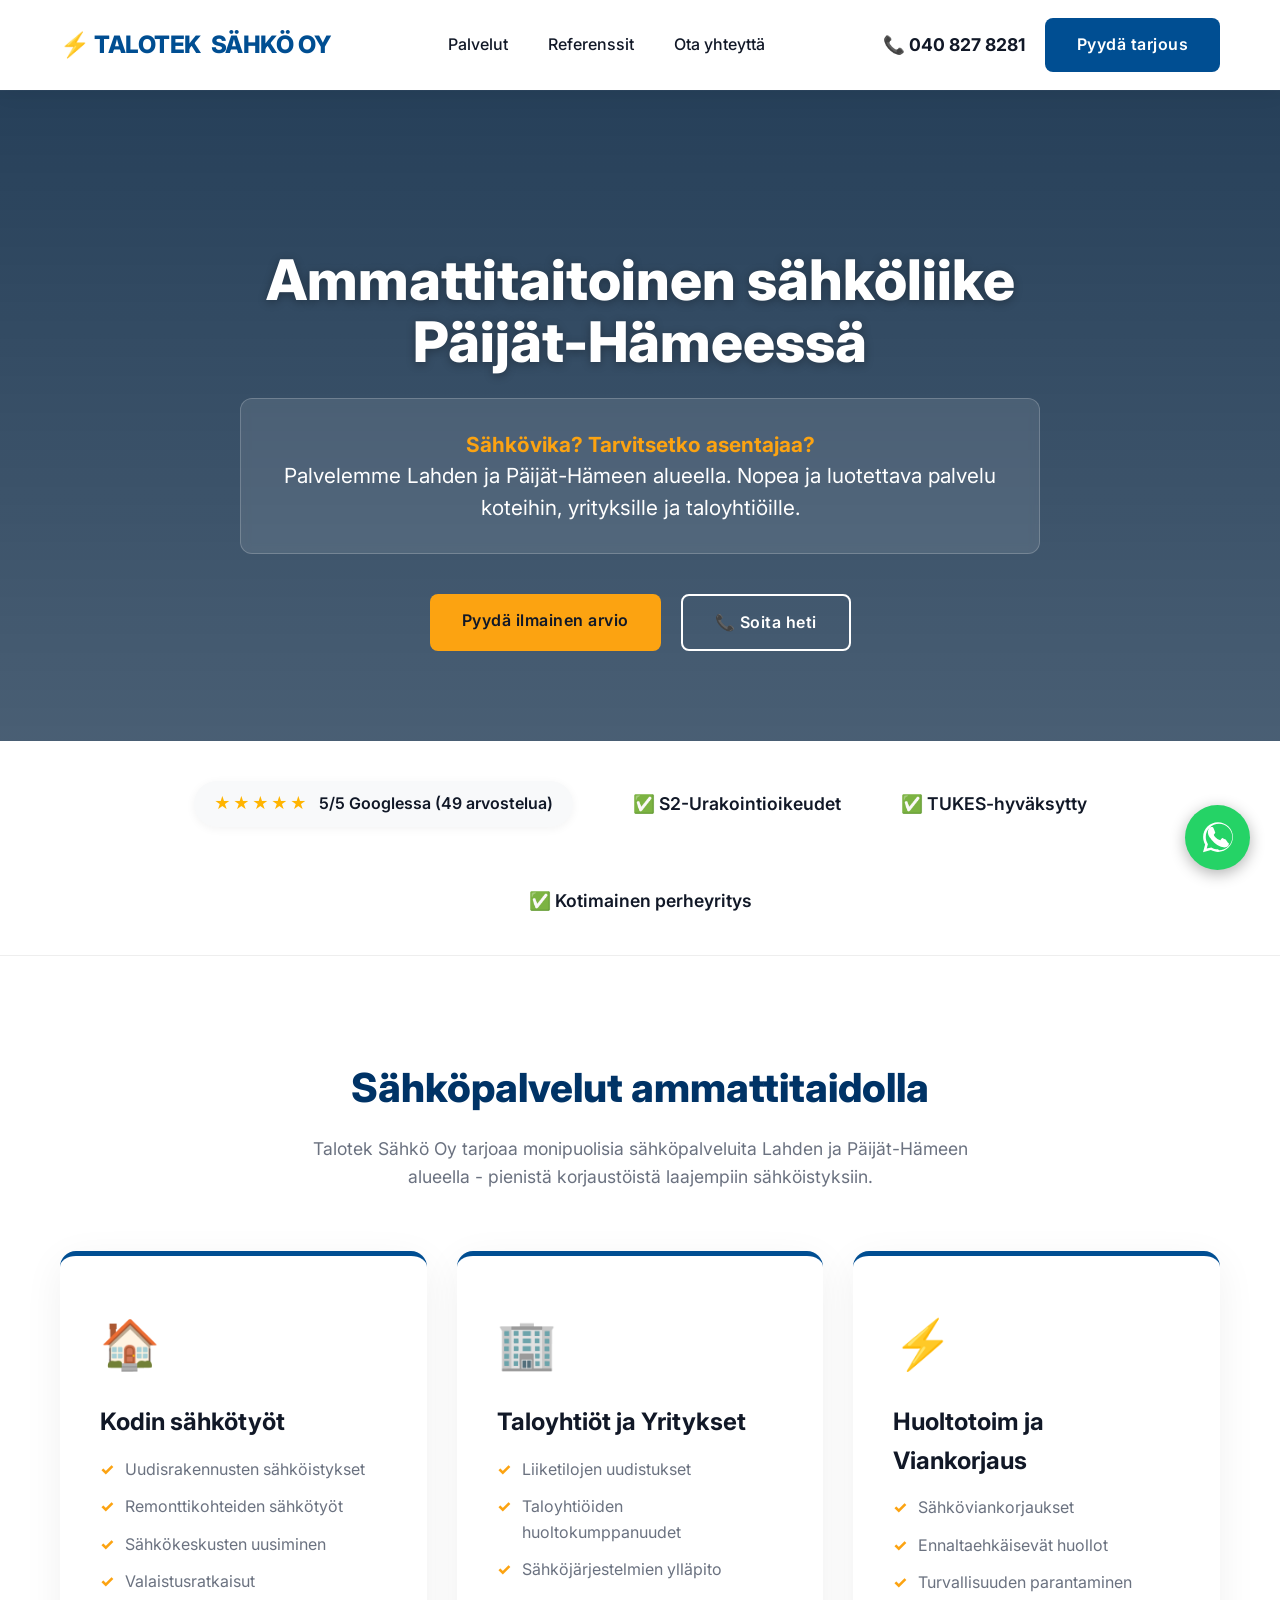
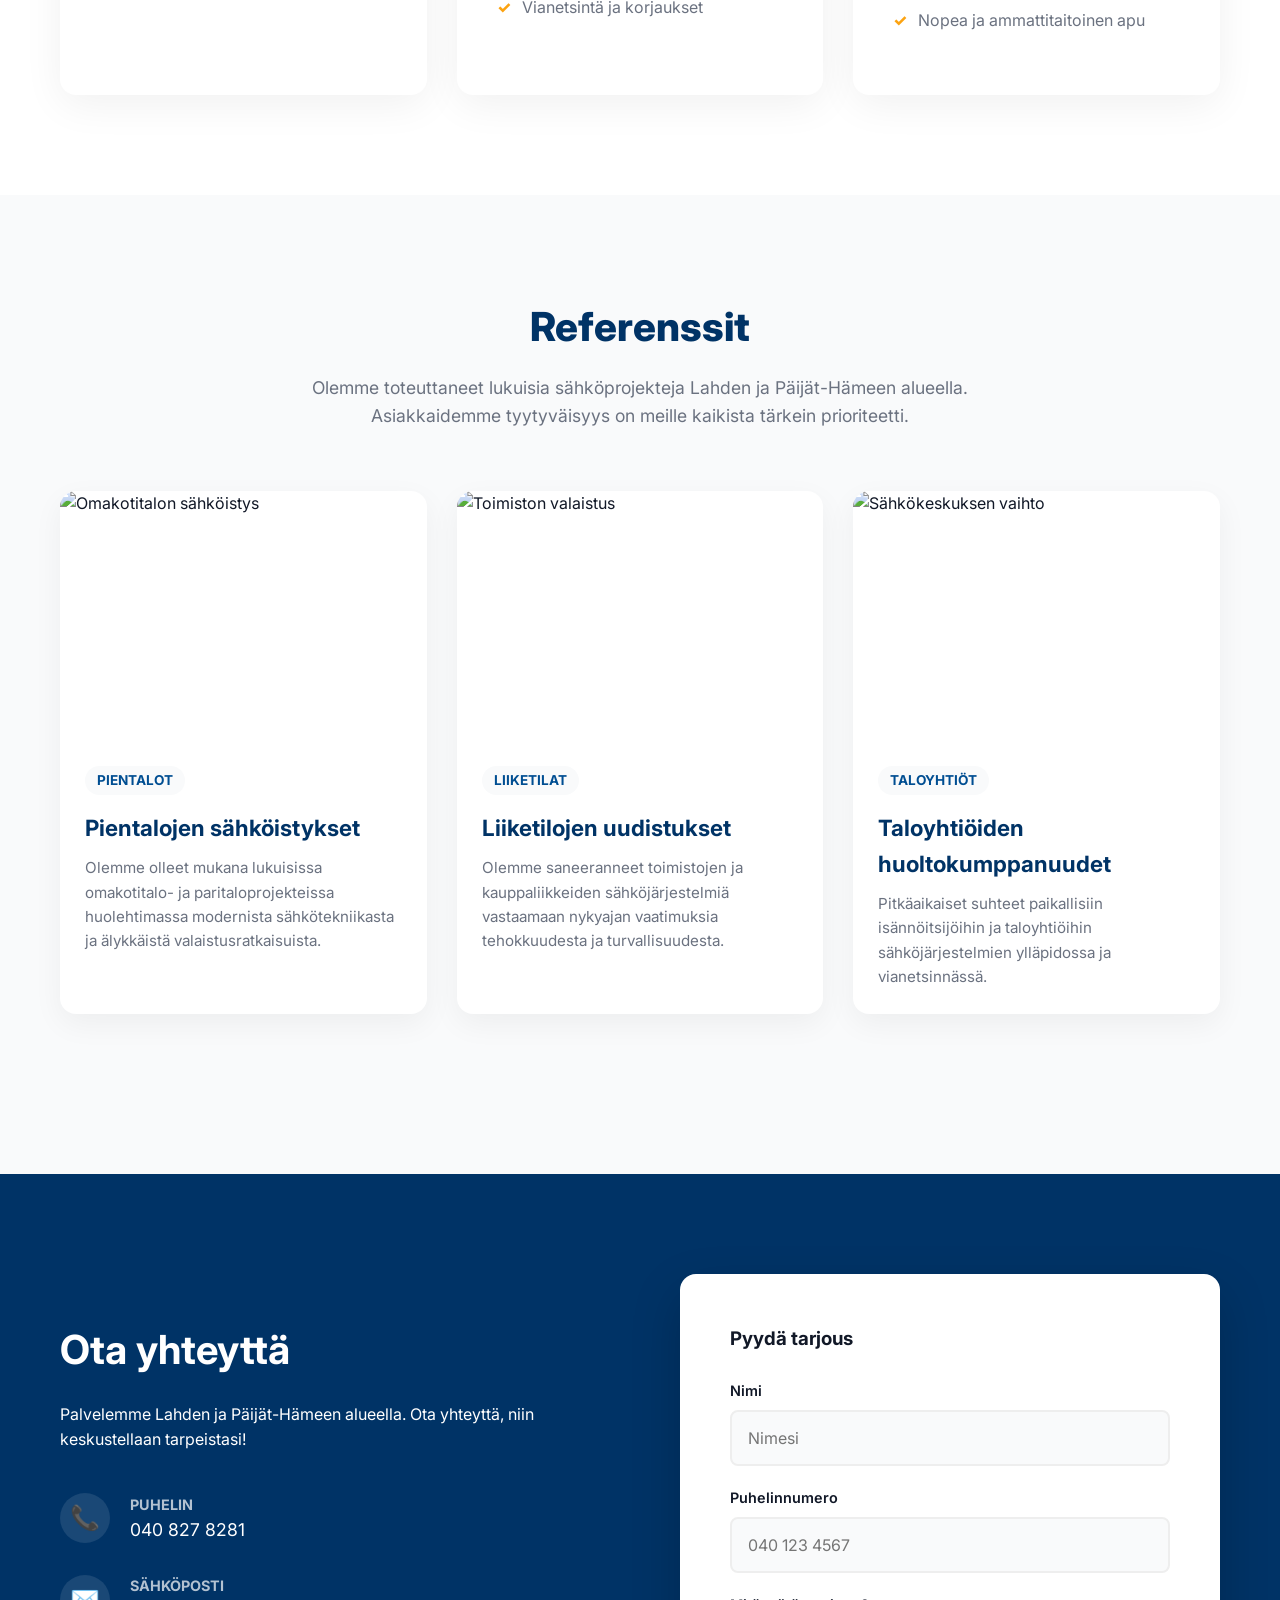
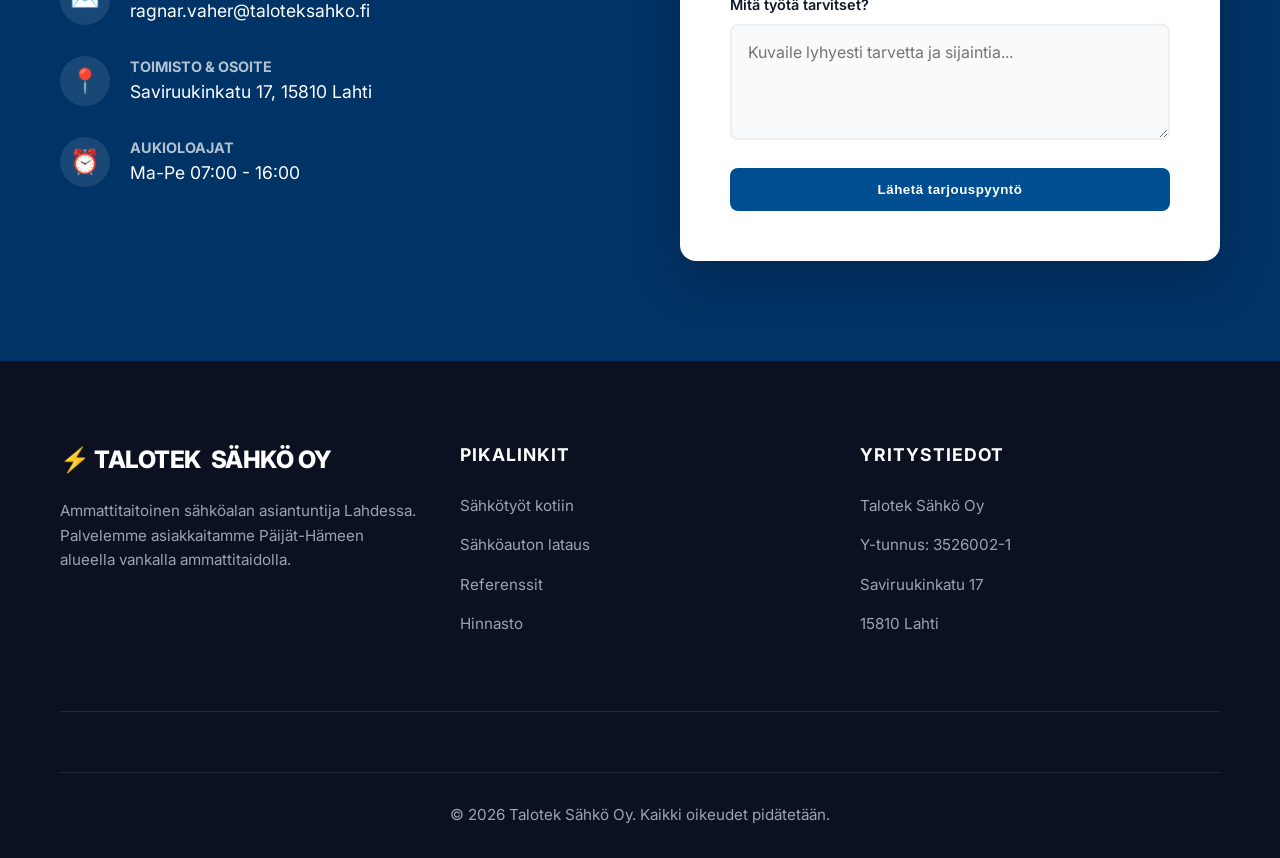
==== index.html @ a6d6ff07 "Add files via upload" ====
<!DOCTYPE html>
<html lang="fi">

<head>
    <meta charset="UTF-8">
    <meta name="viewport" content="width=device-width, initial-scale=1.0">
    <title>Talotek Sähkö Oy | Sähkömies Lahti, Päijät-Häme</title>
    <meta name="description"
        content="Ammattitaitoinen sähköliike Lahdessa. Sähköasennukset, huollot ja viankorjaukset koteihin, yrityksille ja taloyhtiöille.">

    <link rel="icon" type="image/png" href="favicon.png">
    <link href="https://fonts.googleapis.com/css2?family=Inter:wght@400;500;600;700;800&display=swap" rel="stylesheet">

    <link rel="stylesheet" href="style.css">
</head>

<body>

    <header>
        <div class="container nav-container" id="navContainer">
            <a href="#" class="logo">⚡ Talotek <span>Sähkö Oy</span></a>

            <nav class="nav-links">
                <a href="#palvelut">Palvelut</a>
                <a href="#referenssit">Referenssit</a>
                <a href="#yhteystiedot">Ota yhteyttä</a>
            </nav>

            <!-- VAIHDA PUHELINNUMERO: Muuta +358408278281 ja 040 827 8281 omaan numeroosi -->
            <div class="cta-header">
                <a href="tel:+358408278281" class="phone-link">📞 040 827 8281</a>
                <a href="#yhteystiedot" class="btn btn-primary">Pyydä tarjous</a>
            </div>

            <div class="menu-toggle" onclick="toggleMenu()">☰</div>
        </div>
    </header>

    <section class="hero">
        <div class="container reveal active">
            <h1>Ammattitaitoinen sähköliike<br>Päijät-Hämeessä</h1>

            <div class="hero-box">
                <p class="hero-urgent">
                    <strong>Sähkövika? Tarvitsetko asentajaa?</strong><br>
                    Palvelemme Lahden ja Päijät-Hämeen alueella. Nopea ja luotettava palvelu koteihin, yrityksille ja
                    taloyhtiöille.
                </p>
            </div>

            <!-- VAIHDA PUHELINNUMERO: Muuta +358408278281 omaan numeroosi -->
            <div style="display: flex; gap: 20px; justify-content: center; flex-wrap: wrap;">
                <a href="#yhteystiedot" class="btn btn-secondary">Pyydä ilmainen arvio</a>
                <a href="tel:+358408278281" class="btn btn-primary"
                    style="background: transparent; border: 2px solid #fff;">📞 Soita heti</a>
            </div>
        </div>
    </section>

    <div class="trust-banner reveal">
        <div class="container">
            <div class="trust-grid">
                <div class="google-rating">
                    <span style="color: #ffb400; letter-spacing: 2px;">★★★★★</span>
                    <span>5/5 Googlessa (49 arvostelua)</span>
                </div>
                <div class="trust-item">✅ S2-Urakointioikeudet</div>
                <div class="trust-item">✅ TUKES-hyväksytty</div>
                <div class="trust-item">✅ Kotimainen perheyritys</div>
            </div>
        </div>
    </div>

    <section id="palvelut" class="section">
        <div class="container">
            <div class="section-header reveal">
                <h2>Sähköpalvelut ammattitaidolla</h2>
                <p>Talotek Sähkö Oy tarjoaa monipuolisia sähköpalveluita Lahden ja Päijät-Hämeen alueella - pienistä
                    korjaustöistä laajempiin sähköistyksiin.</p>
            </div>

            <div class="services-grid">
                <div class="service-card reveal">
                    <span class="service-icon">🏠</span>
                    <h3>Kodin sähkötyöt</h3>
                    <ul>
                        <li>Uudisrakennusten sähköistykset</li>
                        <li>Remonttikohteiden sähkötyöt</li>
                        <li>Sähkökeskusten uusiminen</li>
                        <li>Valaistusratkaisut</li>
                    </ul>
                </div>

                <div class="service-card reveal">
                    <span class="service-icon">🏢</span>
                    <h3>Taloyhtiöt ja Yritykset</h3>
                    <ul>
                        <li>Liiketilojen uudistukset</li>
                        <li>Taloyhtiöiden huoltokumppanuudet</li>
                        <li>Sähköjärjestelmien ylläpito</li>
                        <li>Vianetsintä ja korjaukset</li>
                    </ul>
                </div>

                <div class="service-card reveal">
                    <span class="service-icon">⚡</span>
                    <h3>Huoltotoim ja Viankorjaus</h3>
                    <ul>
                        <li>Sähköviankorjaukset</li>
                        <li>Ennaltaehkäisevät huollot</li>
                        <li>Turvallisuuden parantaminen</li>
                        <li>Nopea ja ammattitaitoinen apu</li>
                    </ul>
                </div>
            </div>
        </div>
    </section>

    <section id="referenssit" class="section" style="background-color: var(--bg-light);">
        <div class="container">
            <div class="section-header reveal">
                <h2>Referenssit</h2>
                <p>Olemme toteuttaneet lukuisia sähköprojekteja Lahden ja Päijät-Hämeen alueella. Asiakkaidemme
                    tyytyväisyys on meille kaikista tärkein prioriteetti.</p>
            </div>

            <!-- REFERENSSIT: Lisää tai muokkaa referenssejä kopioimalla <div class="ref-card reveal">...</div> -lohko -->
            <!-- KUVAN VAIHTO: Vaihda img src="..." -osoite omaan kuvaan tai käytä Unsplash/muita kuvapalveluita -->
            <div class="ref-grid">
                <!-- REFERENSSI 1: Vaihda kuva, otsikko ja teksti -->
                <div class="ref-card reveal">
                    <img src="https://images.unsplash.com/photo-1696649114707-e738cd9dec1b?q=80&w=1170&auto=format&fit=crop&ixlib=rb-4.1.0&ixid=M3wxMjA3fDB8MHxwaG90by1wYWdlfHx8fGVufDB8fHx8fA%3D%3D"
                        alt="Omakotitalon sähköistys" class="ref-image">
                    <div class="ref-content">
                        <span class="ref-tag">Pientalot</span> <!-- Vaihda tagi -->
                        <h3>Pientalojen sähköistykset</h3> <!-- Vaihda otsikko -->
                        <p>Olemme olleet mukana lukuisissa omakotitalo- ja paritaloprojekteissa huolehtimassa modernista
                            sähkötekniikasta ja älykkäistä valaistusratkaisuista.</p> <!-- Vaihda kuvaus -->
                    </div>
                </div>

                <!-- REFERENSSI 2: Vaihda kuva, otsikko ja teksti -->
                <div class="ref-card reveal">
                    <img src="https://images.unsplash.com/photo-1497366216548-37526070297c?auto=format&fit=crop&w=800&q=80"
                        alt="Toimiston valaistus" class="ref-image">
                    <div class="ref-content">
                        <span class="ref-tag">Liiketilat</span> <!-- Vaihda tagi -->
                        <h3>Liiketilojen uudistukset</h3> <!-- Vaihda otsikko -->
                        <p>Olemme saneeranneet toimistojen ja kauppaliikkeiden sähköjärjestelmiä vastaamaan nykyajan
                            vaatimuksia tehokkuudesta ja turvallisuudesta.</p> <!-- Vaihda kuvaus -->
                    </div>
                </div>

                <!-- REFERENSSI 3: Vaihda kuva, otsikko ja teksti -->
                <div class="ref-card reveal">
                    <img src="https://images.unsplash.com/photo-1621905252507-b35492cc74b4?auto=format&fit=crop&w=800&q=80"
                        alt="Sähkökeskuksen vaihto" class="ref-image">
                    <div class="ref-content">
                        <span class="ref-tag">Taloyhtiöt</span> <!-- Vaihda tagi -->
                        <h3>Taloyhtiöiden huoltokumppanuudet</h3> <!-- Vaihda otsikko -->
                        <p>Pitkäaikaiset suhteet paikallisiin isännöitsijöihin ja taloyhtiöihin sähköjärjestelmien
                            ylläpidossa ja vianetsinnässä.</p> <!-- Vaihda kuvaus -->
                    </div>
                </div>

                <!-- LISÄÄ UUSI REFERENSSI: Kopioi yllä oleva ref-card -lohko ja muokkaa tiedot -->
                <!--
                <div class="ref-card reveal">
                    <img src="KUVA-OSOITE-TÄHÄN" alt="Kuvaus" class="ref-image">
                    <div class="ref-content">
                        <span class="ref-tag">Tagi</span>
                        <h3>Otsikko tähän</h3>
                        <p>Kuvaus projektista tähän.</p>
                    </div>
                </div>
                -->
            </div>


        </div>
    </section>

    <section id="yhteystiedot" class="section contact-section">
        <div class="container contact-container">
            <div class="contact-info reveal">
                <h2>Ota yhteyttä</h2>
                <p>Palvelemme Lahden ja Päijät-Hämeen alueella. Ota yhteyttä, niin keskustellaan tarpeistasi!</p>

                <!-- YHTEYSTIEDOT: Vaihda puhelin, sähköposti, osoite ja aukioloajat -->
                <div class="contact-details">
                    <div class="contact-row">
                        <div class="contact-icon">📞</div>
                        <!-- VAIHDA PUHELINNUMERO: Muuta sekä tel:+358... että näkyvä numero -->
                        <div><strong style="display:block; font-size: 0.9rem; opacity: 0.7;">PUHELIN</strong> <a
                                href="tel:+358408278281">040 827 8281</a></div>
                    </div>
                    <div class="contact-row">
                        <div class="contact-icon">✉️</div>
                        <!-- VAIHDA SÄHKÖPOSTI -->
                        <div><strong style="display:block; font-size: 0.9rem; opacity: 0.7;">SÄHKÖPOSTI</strong> <a
                                href="mailto:ragnar.vaher@taloteksahko.fi">ragnar.vaher@taloteksahko.fi</a></div>
                    </div>
                    <div class="contact-row">
                        <div class="contact-icon">📍</div>
                        <!-- VAIHDA OSOITE -->
                        <div><strong style="display:block; font-size: 0.9rem; opacity: 0.7;">TOIMISTO & OSOITE</strong>
                            Saviruukinkatu 17, 15810 Lahti</div>
                    </div>
                    <div class="contact-row">
                        <div class="contact-icon">⏰</div>
                        <!-- VAIHDA AUKIOLOAJAT -->
                        <div><strong style="display:block; font-size: 0.9rem; opacity: 0.7;">AUKIOLOAJAT</strong>
                            Ma-Pe 07:00 - 16:00</div>
                    </div>
                </div>
            </div>

            <form class="contact-form reveal" onsubmit="submitMockForm(event)">
                <h3 style="margin-bottom: 25px;">Pyydä tarjous</h3>
                <div class="form-group">
                    <label>Nimi</label>
                    <input type="text" class="form-input" required placeholder="Nimesi">
                </div>
                <div class="form-group">
                    <label>Puhelinnumero</label>
                    <input type="tel" class="form-input" required placeholder="040 123 4567">
                </div>
                <div class="form-group">
                    <label>Mitä työtä tarvitset?</label>
                    <textarea rows="4" class="form-input" required
                        placeholder="Kuvaile lyhyesti tarvetta ja sijaintia..."></textarea>
                </div>
                <button type="submit" class="btn btn-primary" style="width: 100%;">Lähetä tarjouspyyntö</button>
            </form>
        </div>
    </section>

    <footer>
        <div class="container">
            <div class="footer-grid">
                <div class="footer-col">
                    <div class="logo" style="margin-bottom: 20px; color: #fff;">⚡ Talotek <span>Sähkö Oy</span></div>
                    <p>Ammattitaitoinen sähköalan asiantuntija Lahdessa. Palvelemme asiakkaitamme Päijät-Hämeen alueella
                        vankalla ammattitaidolla.</p>
                </div>
                <div class="footer-col">
                    <h4>Pikalinkit</h4>
                    <ul>
                        <li><a href="#palvelut">Sähkötyöt kotiin</a></li>
                        <li><a href="#palvelut">Sähköauton lataus</a></li>
                        <li><a href="#referenssit">Referenssit</a></li>
                        <li><a href="#yhteystiedot">Hinnasto</a></li>
                    </ul>
                </div>
                <div class="footer-col">
                    <h4>Yritystiedot</h4>
                    <ul>
                        <li>Talotek Sähkö Oy</li>
                        <li>Y-tunnus: 3526002-1</li>
                        <li>Saviruukinkatu 17</li>
                        <li>15810 Lahti</li>
                    </ul>
                </div>
            </div>

            <div style="text-align: center; border-top: 1px solid #1f2937; padding-top: 30px;">
                <p>&copy; 2026 Talotek Sähkö Oy. Kaikki oikeudet pidätetään.</p>
            </div>
        </div>
    </footer>

    <!-- WHATSAPP: Vaihda 358408278281 omaan numeroon (maatunnus + numero ilman alkavaa 0) -->
    <a href="https://wa.me/358408278281" class="whatsapp-float" target="_blank">
        <svg xmlns="http://www.w3.org/2000/svg" viewBox="0 0 448 512" style="width:30px; fill:#fff;">
            <path
                d="M380.9 97.1C339 55.1 283.2 32 223.9 32c-122.4 0-222 99.6-222 222 0 39.1 10.2 77.3 29.6 111L0 480l117.7-30.9c32.4 17.7 68.9 27 106.1 27h.1c122.3 0 222.4-99.6 222.4-222 0-59.3-23.1-115.1-65.4-157zM223.9 438.6c-32.6 0-64.6-8.8-92.8-25.5l-6.6-4-69 18.1 18.4-67.2-4.3-6.8c-18.3-29.2-28-63.3-28-98.4 0-109.1 88.7-197.8 197.8-197.8 52.8 0 102.5 20.6 139.9 58 37.3 37.3 58 87.1 58 139.9-.1 109.1-88.8 197.8-197.4 197.8zm114.7-147c-6.3-3.1-37-18.2-42.7-20.3-5.7-2.1-9.9-3.1-14.1 3.1-4.2 6.3-16.2 20.3-19.8 24.5-3.6 4.2-7.3 4.7-13.6 1.6-6.3-3.1-26.4-9.7-50.3-31-18.5-16.5-31-36.9-34.6-43.1-3.6-6.3-.4-9.7 2.8-12.8 2.8-2.8 6.3-7.3 9.4-11 3.1-3.6 4.2-6.3 6.3-10.4 2.1-4.2 1-7.8-1-12-2.1-4.2-18.2-43.9-25-60.1-6.5-15.6-13.2-13.5-18.2-13.7-4.7-.2-10.1-.3-15.6-.3-5.4 0-14.1 2.1-21.4 9.9-7.3 7.8-28.1 27.5-28.1 67 0 39.5 28.8 77.6 33 83.2 4.2 5.7 56.7 86.6 137.3 121.4 19.1 8.3 34 13.2 45.7 16.9 19.2 6.1 36.7 5.2 50.5 3.2 15.3-2.3 37-15.1 42.2-29.8 5.2-14.6 5.2-27.1 3.6-29.8-1.6-2.6-5.7-4.1-12-7.3z" />
        </svg>
    </a>

    <script src="script.js"></script>
</body>

</html>
---- style.css ----
/* --- CSS MUUTTUJAT (VÄRIT) --- */
:root {
    --primary-color: #004e92; 
    --primary-dark: #003366;
    --secondary-color: #fca311; 
    --text-dark: #111827;
    --text-light: #6b7280;
    --white: #ffffff;
    --bg-light: #f9fafb;
    --whatsapp-green: #25d366;
    --max-width: 1200px;
}

/* --- PERUSTYYLIT --- */
* { box-sizing: border-box; margin: 0; padding: 0; }
html { scroll-behavior: smooth; }
body { font-family: 'Inter', sans-serif; color: var(--text-dark); line-height: 1.6; background-color: var(--white); overflow-x: hidden; }
a { text-decoration: none; color: inherit; transition: all 0.3s ease; }
ul { list-style: none; }
img { max-width: 100%; height: auto; display: block; }

/* --- ANIMAATIOT (SCROLL REVEAL) --- */
.reveal {
    opacity: 0;
    transform: translateY(40px);
    transition: all 1s ease-out;
}
.reveal.active {
    opacity: 1;
    transform: translateY(0);
}

/* --- APULUOKAT --- */
.container { max-width: var(--max-width); margin: 0 auto; padding: 0 20px; }
.section { padding: 100px 0; }
.section-header { text-align: center; margin-bottom: 60px; max-width: 700px; margin-left: auto; margin-right: auto; }
.section-header h2 { font-size: 2.5rem; margin-bottom: 15px; font-weight: 800; color: var(--primary-dark); }
.section-header p { font-size: 1.1rem; color: var(--text-light); }
.btn { display: inline-block; padding: 14px 32px; border-radius: 8px; font-weight: 600; cursor: pointer; transition: transform 0.2s, box-shadow 0.2s; text-align: center; border: none; letter-spacing: 0.5px; }
.btn:hover { transform: translateY(-2px); box-shadow: 0 10px 20px rgba(0,0,0,0.1); }
.btn-primary { background-color: var(--primary-color); color: var(--white); }
.btn-secondary { background-color: var(--secondary-color); color: var(--text-dark); }

/* --- HEADER --- */
header { background: rgba(255,255,255,0.98); box-shadow: 0 4px 20px rgba(0,0,0,0.05); position: sticky; top: 0; z-index: 1000; backdrop-filter: blur(10px); }
.nav-container { display: flex; justify-content: space-between; align-items: center; height: 90px; }
.logo { font-size: 1.5rem; font-weight: 800; color: var(--primary-color); display: flex; align-items: center; gap: 10px; text-transform: uppercase; letter-spacing: -0.5px; }
.nav-links { display: flex; gap: 40px; }
.nav-links a { font-weight: 500; font-size: 1rem; color: var(--text-dark); }
.nav-links a:hover { color: var(--primary-color); }
.cta-header { display: flex; align-items: center; gap: 20px; }
.phone-link { font-weight: 700; display: flex; align-items: center; gap: 8px; font-size: 1.1rem; }
.menu-toggle { display: none; font-size: 1.8rem; cursor: pointer; }

/* --- HERO SECTION --- */
.hero {
    /* HUOM: Vaihda tämä kuva omaksi myöhemmin */
    background: linear-gradient(rgba(0, 30, 60, 0.85), rgba(0, 30, 60, 0.7)), url('https://images.unsplash.com/photo-1621905251189-08b45d6a269e?ixlib=rb-1.2.1&auto=format&fit=crop&w=1950&q=80');
    background-size: cover;
    background-position: center;
    color: var(--white);
    padding: 160px 0 140px;
    text-align: center;
}
.hero h1 { font-size: 3.5rem; margin-bottom: 25px; line-height: 1.1; font-weight: 800; text-shadow: 0 2px 10px rgba(0,0,0,0.3); }
.hero-box { background: rgba(255,255,255,0.1); backdrop-filter: blur(5px); border: 1px solid rgba(255,255,255,0.2); padding: 30px; border-radius: 12px; display: inline-block; margin-bottom: 40px; max-width: 800px; }
.hero-urgent { font-size: 1.3rem; margin-bottom: 0; line-height: 1.5; }
.hero-urgent strong { color: var(--secondary-color); }

/* --- SOCIAL PROOF --- */
.trust-banner { background: var(--white); padding: 40px 0; margin-top: -50px; position: relative; z-index: 10; border-bottom: 1px solid #eee; }
.trust-grid { display: flex; justify-content: center; gap: 60px; flex-wrap: wrap; align-items: center; }
.trust-item { display: flex; align-items: center; gap: 10px; font-weight: 600; color: var(--text-dark); font-size: 1.1rem; }
.google-rating { background: #f8f9fa; padding: 10px 20px; border-radius: 50px; display: flex; gap: 10px; align-items: center; font-weight: 600; box-shadow: 0 2px 10px rgba(0,0,0,0.05); }

/* --- PALVELUT --- */
.services-grid { display: grid; grid-template-columns: repeat(auto-fit, minmax(320px, 1fr)); gap: 30px; }
.service-card { background: var(--white); padding: 50px 40px; border-radius: 16px; box-shadow: 0 10px 40px rgba(0,0,0,0.06); transition: transform 0.3s; border-top: 5px solid var(--primary-color); }
.service-card:hover { transform: translateY(-10px); }
.service-icon { font-size: 3rem; margin-bottom: 20px; display: block; }
.service-card h3 { font-size: 1.5rem; margin-bottom: 15px; font-weight: 700; }
.service-card ul li { margin-bottom: 12px; padding-left: 25px; position: relative; color: var(--text-light); }
.service-card ul li::before { content: '✓'; color: var(--secondary-color); position: absolute; left: 0; font-weight: 800; }

/* --- UUDET REFERENSSIT (GRID) --- */
.ref-grid { display: grid; grid-template-columns: repeat(auto-fit, minmax(350px, 1fr)); gap: 30px; margin-bottom: 60px; }
.ref-card { background: var(--white); border-radius: 16px; overflow: hidden; box-shadow: 0 10px 30px rgba(0,0,0,0.05); transition: transform 0.3s ease; }
.ref-card:hover { transform: translateY(-5px); }
.ref-image { width: 100%; height: 250px; object-fit: cover; }
.ref-content { padding: 25px; }
.ref-tag { display: inline-block; padding: 4px 12px; background: var(--bg-light); color: var(--primary-color); border-radius: 50px; font-size: 0.85rem; font-weight: 700; margin-bottom: 15px; text-transform: uppercase; }
.ref-content h3 { font-size: 1.4rem; margin-bottom: 10px; color: var(--primary-dark); }
.ref-content p { font-size: 0.95rem; color: var(--text-light); }

/* --- BEFORE/AFTER SLIDER --- */
.ba-container { position: relative; width: 100%; max-width: 900px; height: 500px; margin: 0 auto; border-radius: 16px; overflow: hidden; box-shadow: 0 20px 50px rgba(0,0,0,0.15); border: 4px solid var(--white); }
.ba-img { position: absolute; top: 0; left: 0; width: 100%; height: 100%; object-fit: cover; }
.img-before { z-index: 2; clip-path: polygon(0 0, var(--slider-pos, 50%) 0, var(--slider-pos, 50%) 100%, 0 100%); }
.ba-slider { position: absolute; width: 100%; height: 100%; z-index: 3; top: 0; left: 0; cursor: col-resize; opacity: 0; margin: 0; }
.ba-handle { position: absolute; top: 0; bottom: 0; left: var(--slider-pos, 50%); width: 4px; background: var(--secondary-color); z-index: 4; pointer-events: none; }
.ba-circle { position: absolute; top: 50%; left: 50%; transform: translate(-50%, -50%); width: 50px; height: 50px; background: var(--secondary-color); border-radius: 50%; display: flex; align-items: center; justify-content: center; color: #000; font-weight: bold; box-shadow: 0 4px 10px rgba(0,0,0,0.3); }

/* --- CONTACT --- */
.contact-section { background-color: var(--primary-dark); color: var(--white); }
.contact-container { display: grid; grid-template-columns: 1fr 1fr; gap: 80px; align-items: center; }
.contact-info h2 { font-size: 2.5rem; margin-bottom: 20px; }
.contact-details { margin-top: 40px; }
.contact-row { display: flex; align-items: center; gap: 20px; margin-bottom: 30px; font-size: 1.1rem; }
.contact-icon { width: 50px; height: 50px; background: rgba(255,255,255,0.1); border-radius: 50%; display: flex; align-items: center; justify-content: center; font-size: 1.5rem; }

.contact-form { background: var(--white); padding: 50px; border-radius: 16px; color: var(--text-dark); box-shadow: 0 20px 50px rgba(0,0,0,0.2); }
.form-group { margin-bottom: 20px; }
.form-group label { display: block; margin-bottom: 8px; font-weight: 600; font-size: 0.9rem; }
.form-input { width: 100%; padding: 16px; border: 2px solid #eee; border-radius: 8px; font-family: inherit; font-size: 1rem; transition: border-color 0.3s; background: #f9fafb; }
.form-input:focus { border-color: var(--primary-color); outline: none; background: #fff; }

/* --- FOOTER --- */
footer { background: #0b1120; color: #9ca3af; padding: 80px 0 30px; font-size: 0.95rem; }
.footer-grid { display: grid; grid-template-columns: repeat(auto-fit, minmax(200px, 1fr)); gap: 40px; margin-bottom: 60px; border-bottom: 1px solid #1f2937; padding-bottom: 60px; }
.footer-col h4 { color: var(--white); margin-bottom: 25px; font-size: 1.1rem; text-transform: uppercase; letter-spacing: 1px; }
.footer-col ul li { margin-bottom: 15px; }

/* --- WHATSAPP --- */
.whatsapp-float { position: fixed; width: 65px; height: 65px; bottom: 30px; right: 30px; background-color: var(--whatsapp-green); color: #FFF; border-radius: 50px; text-align: center; box-shadow: 0 4px 15px rgba(0,0,0,0.3); z-index: 1000; display: flex; align-items: center; justify-content: center; }

@media (max-width: 900px) {
    .nav-links, .cta-header { display: none; }
    .menu-toggle { display: block; }
    .contact-container { grid-template-columns: 1fr; }
    .hero h1 { font-size: 2.5rem; }
}
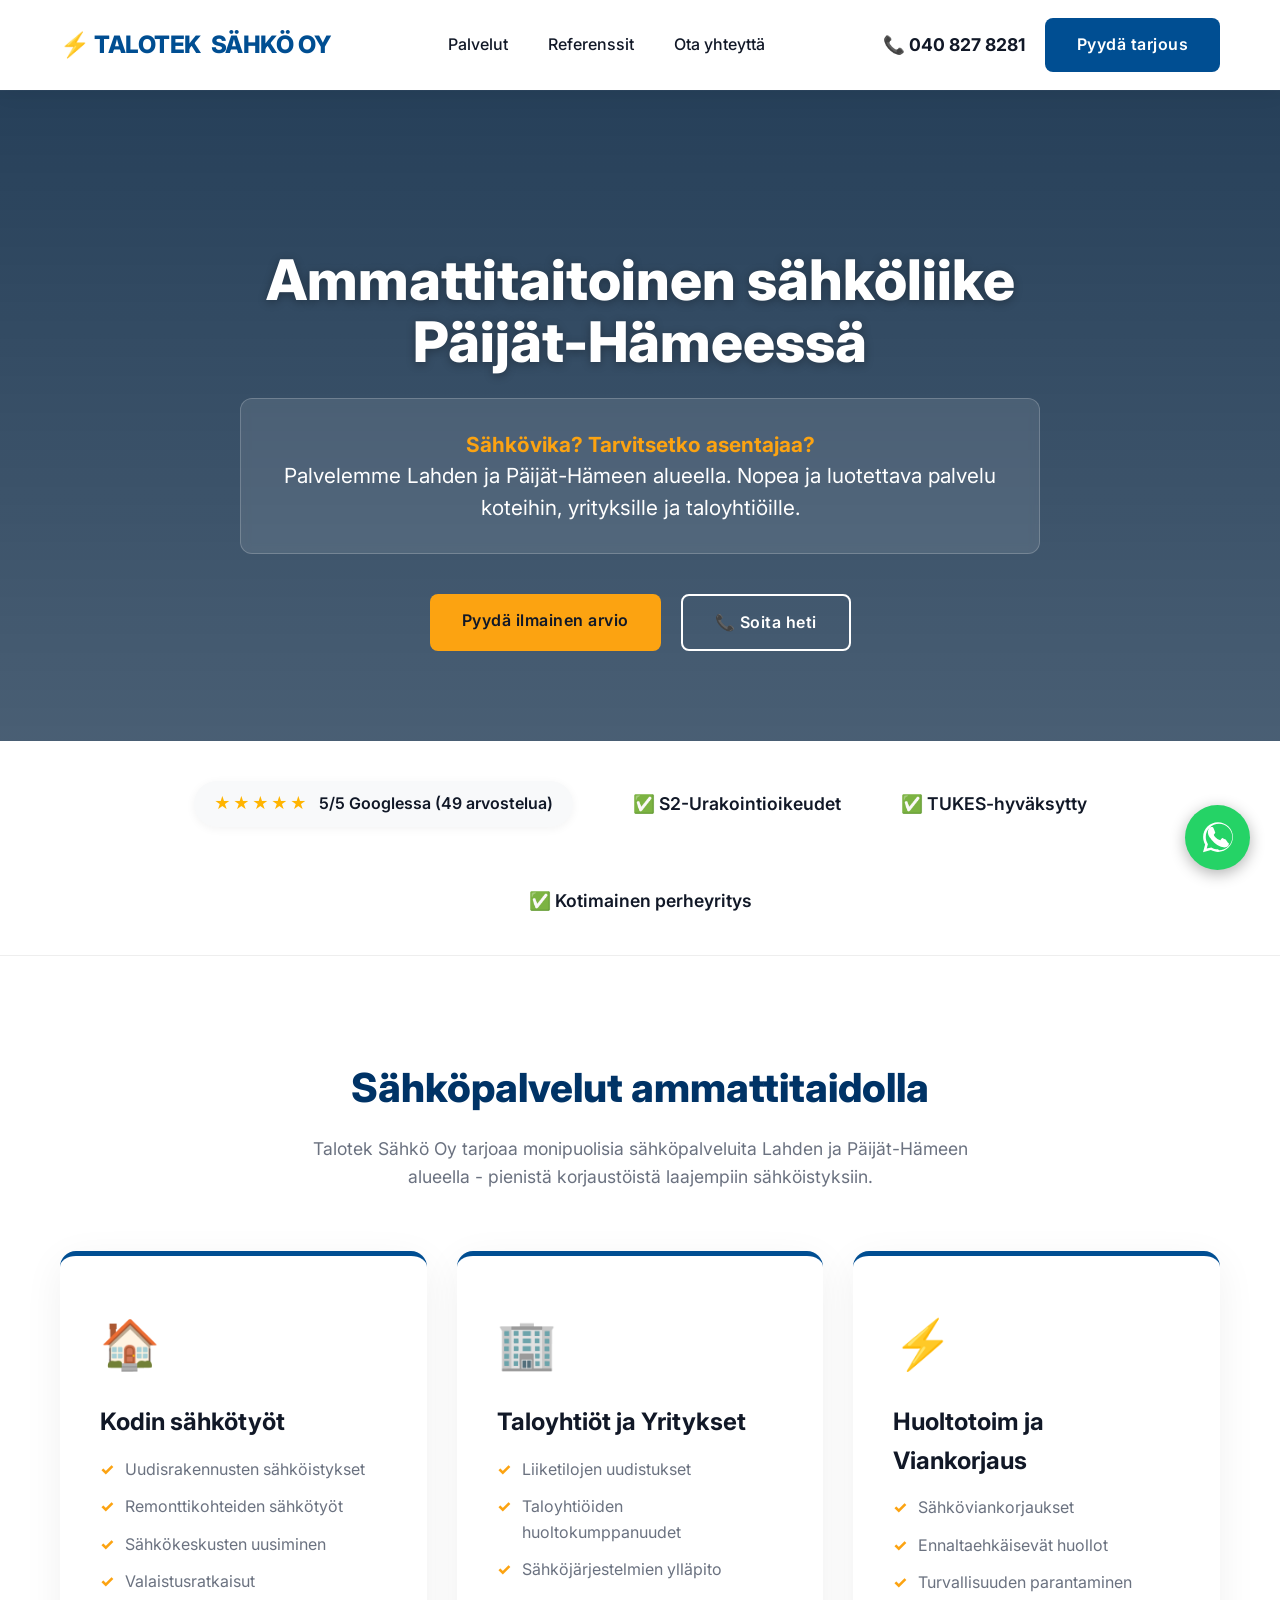
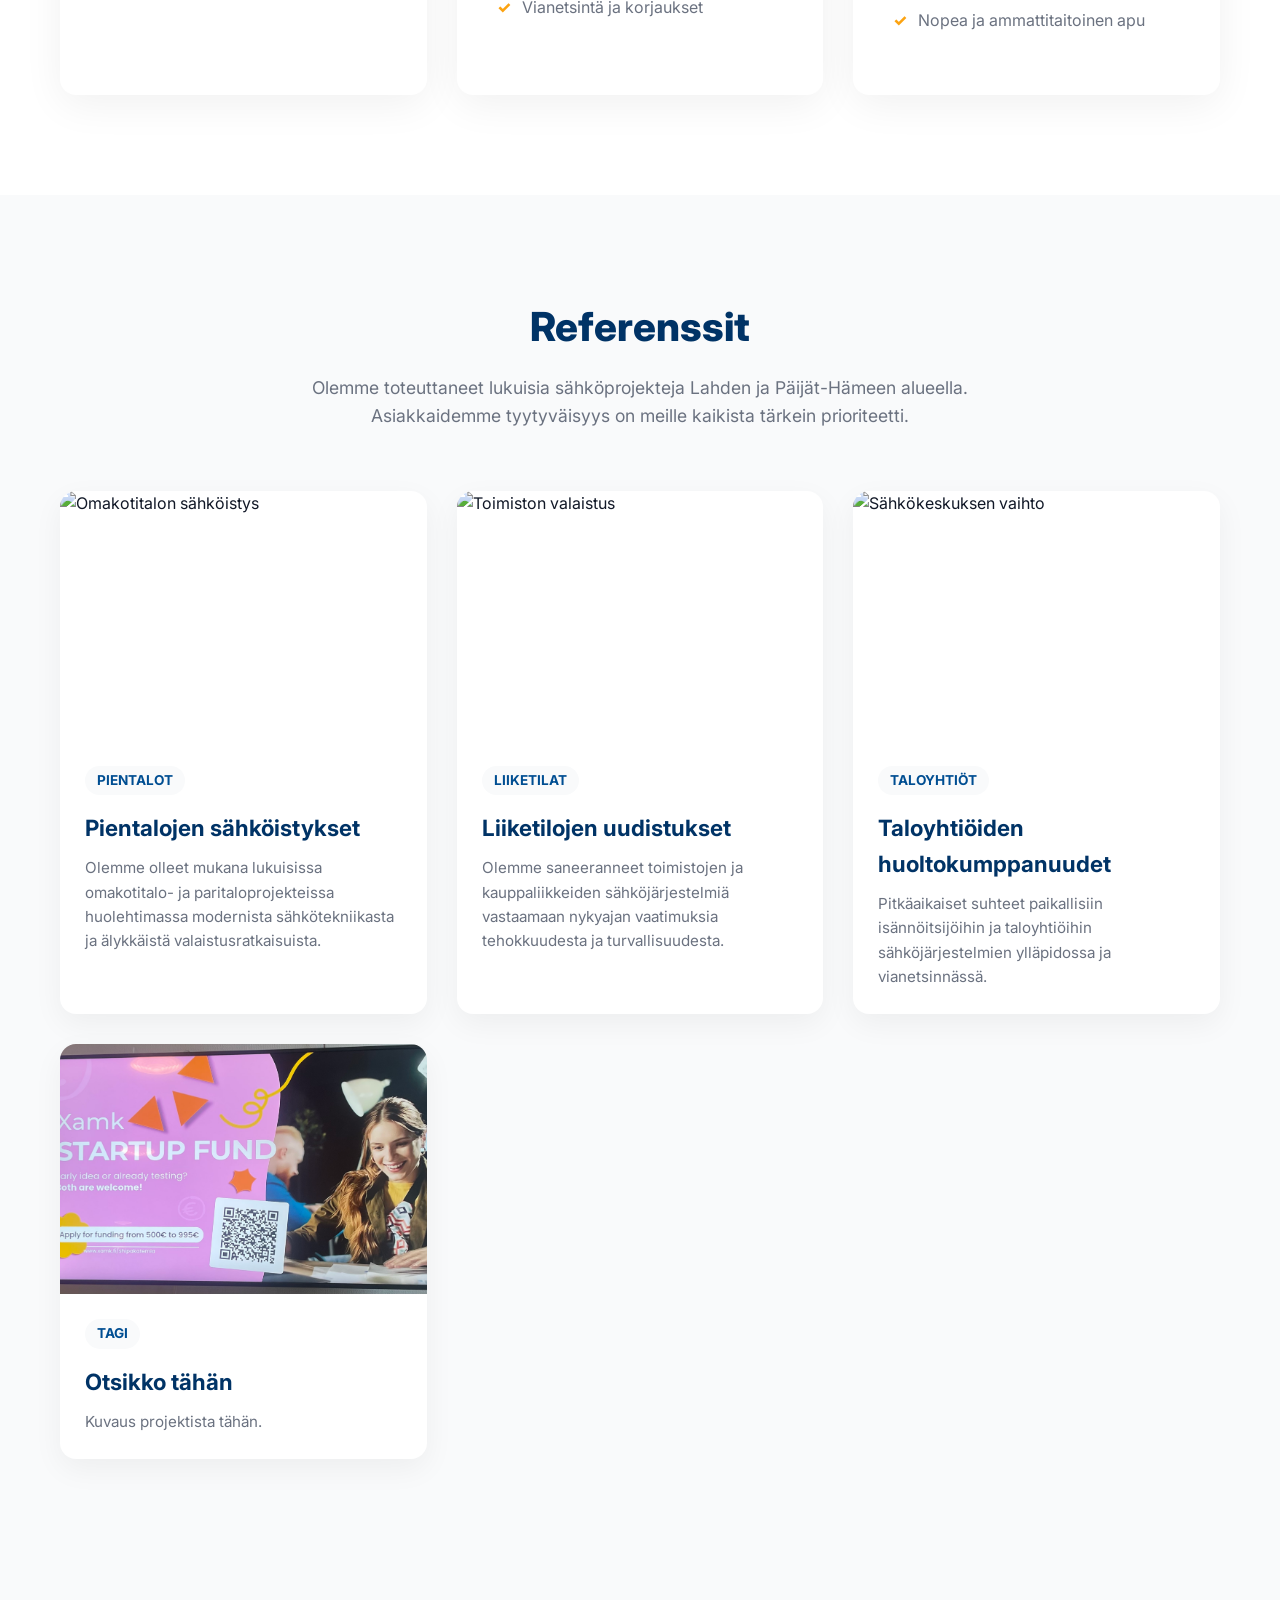
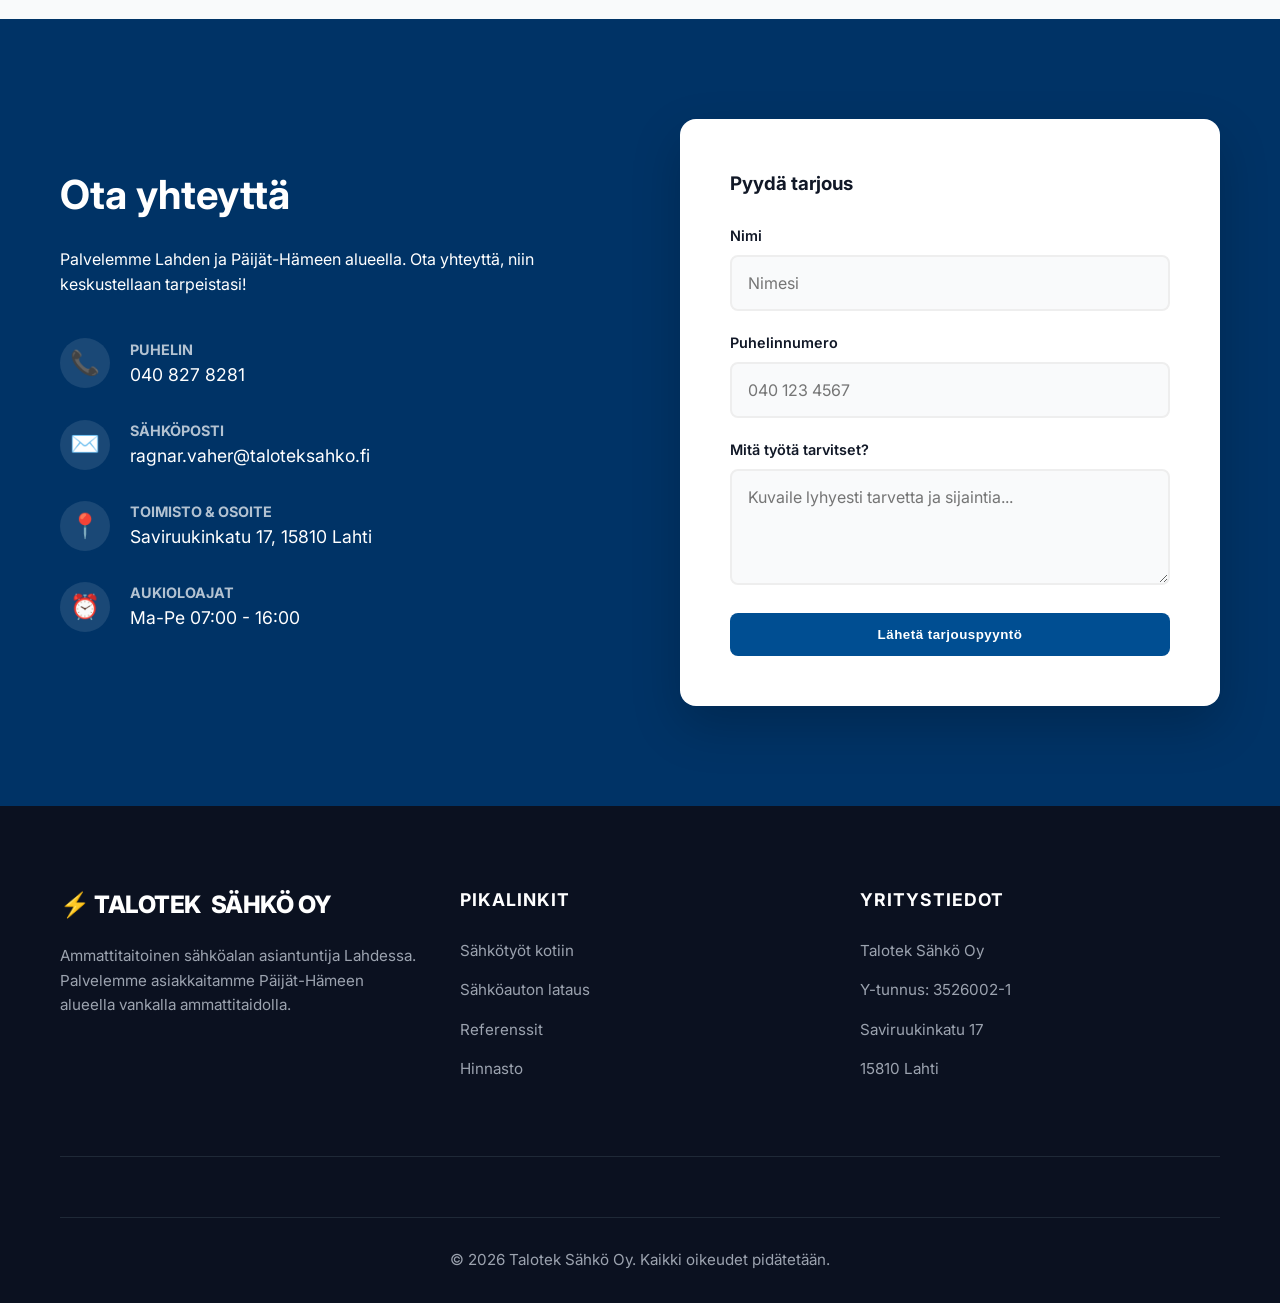
==== commit e3969e3e: "Fix HTML formatting and add missing elements" ====
--- a/index.html
+++ b/index.html
@@ -164,16 +164,16 @@
                 </div>
 
                 <!-- LISÄÄ UUSI REFERENSSI: Kopioi yllä oleva ref-card -lohko ja muokkaa tiedot -->
-                <!--
-                <div class="ref-card reveal">
-                    <img src="KUVA-OSOITE-TÄHÄN" alt="Kuvaus" class="ref-image">
+                
+                <div class="ref-card reveal">
+                    <img src="img/IMG_3720.jpeg" alt="Kuvaus" class="ref-image">
                     <div class="ref-content">
                         <span class="ref-tag">Tagi</span>
                         <h3>Otsikko tähän</h3>
                         <p>Kuvaus projektista tähän.</p>
                     </div>
                 </div>
-                -->
+                
             </div>
 
 
@@ -280,4 +280,5 @@
     <script src="script.js"></script>
 </body>
 
-</html>+
+</html>
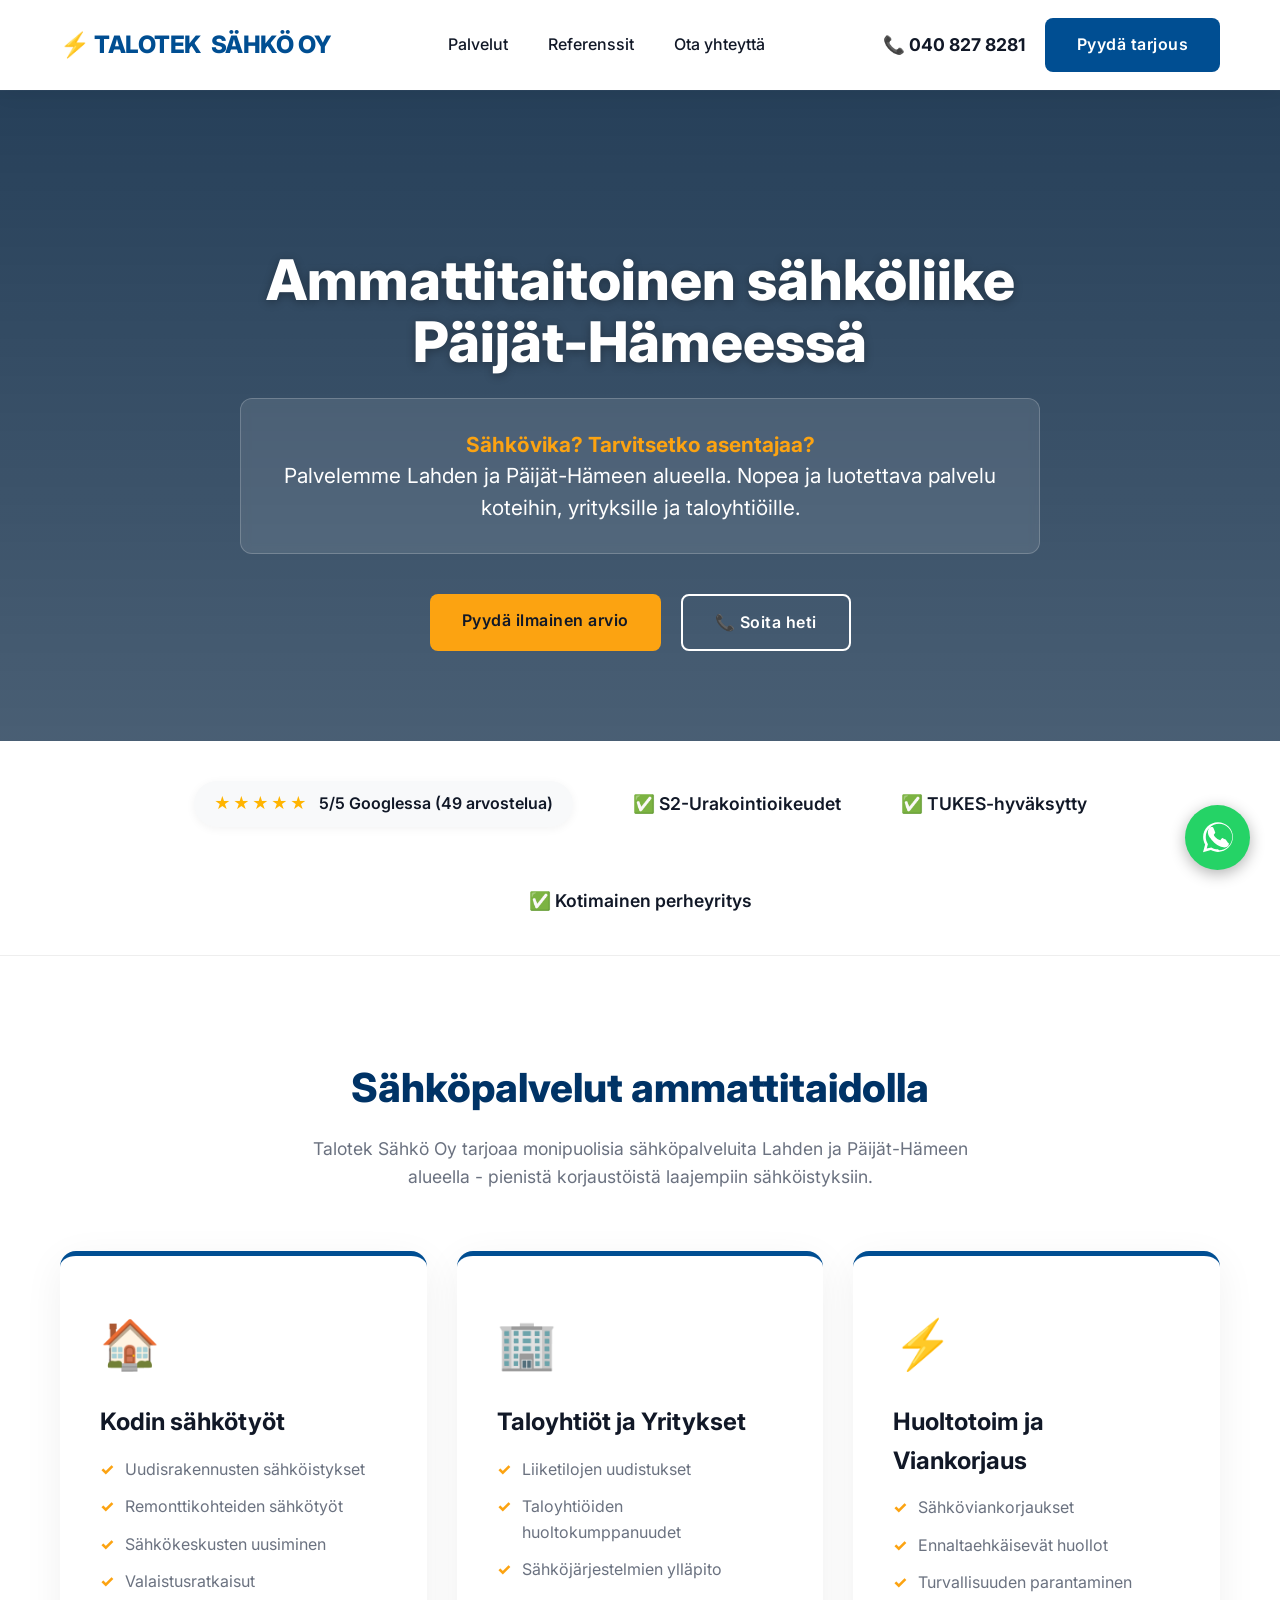
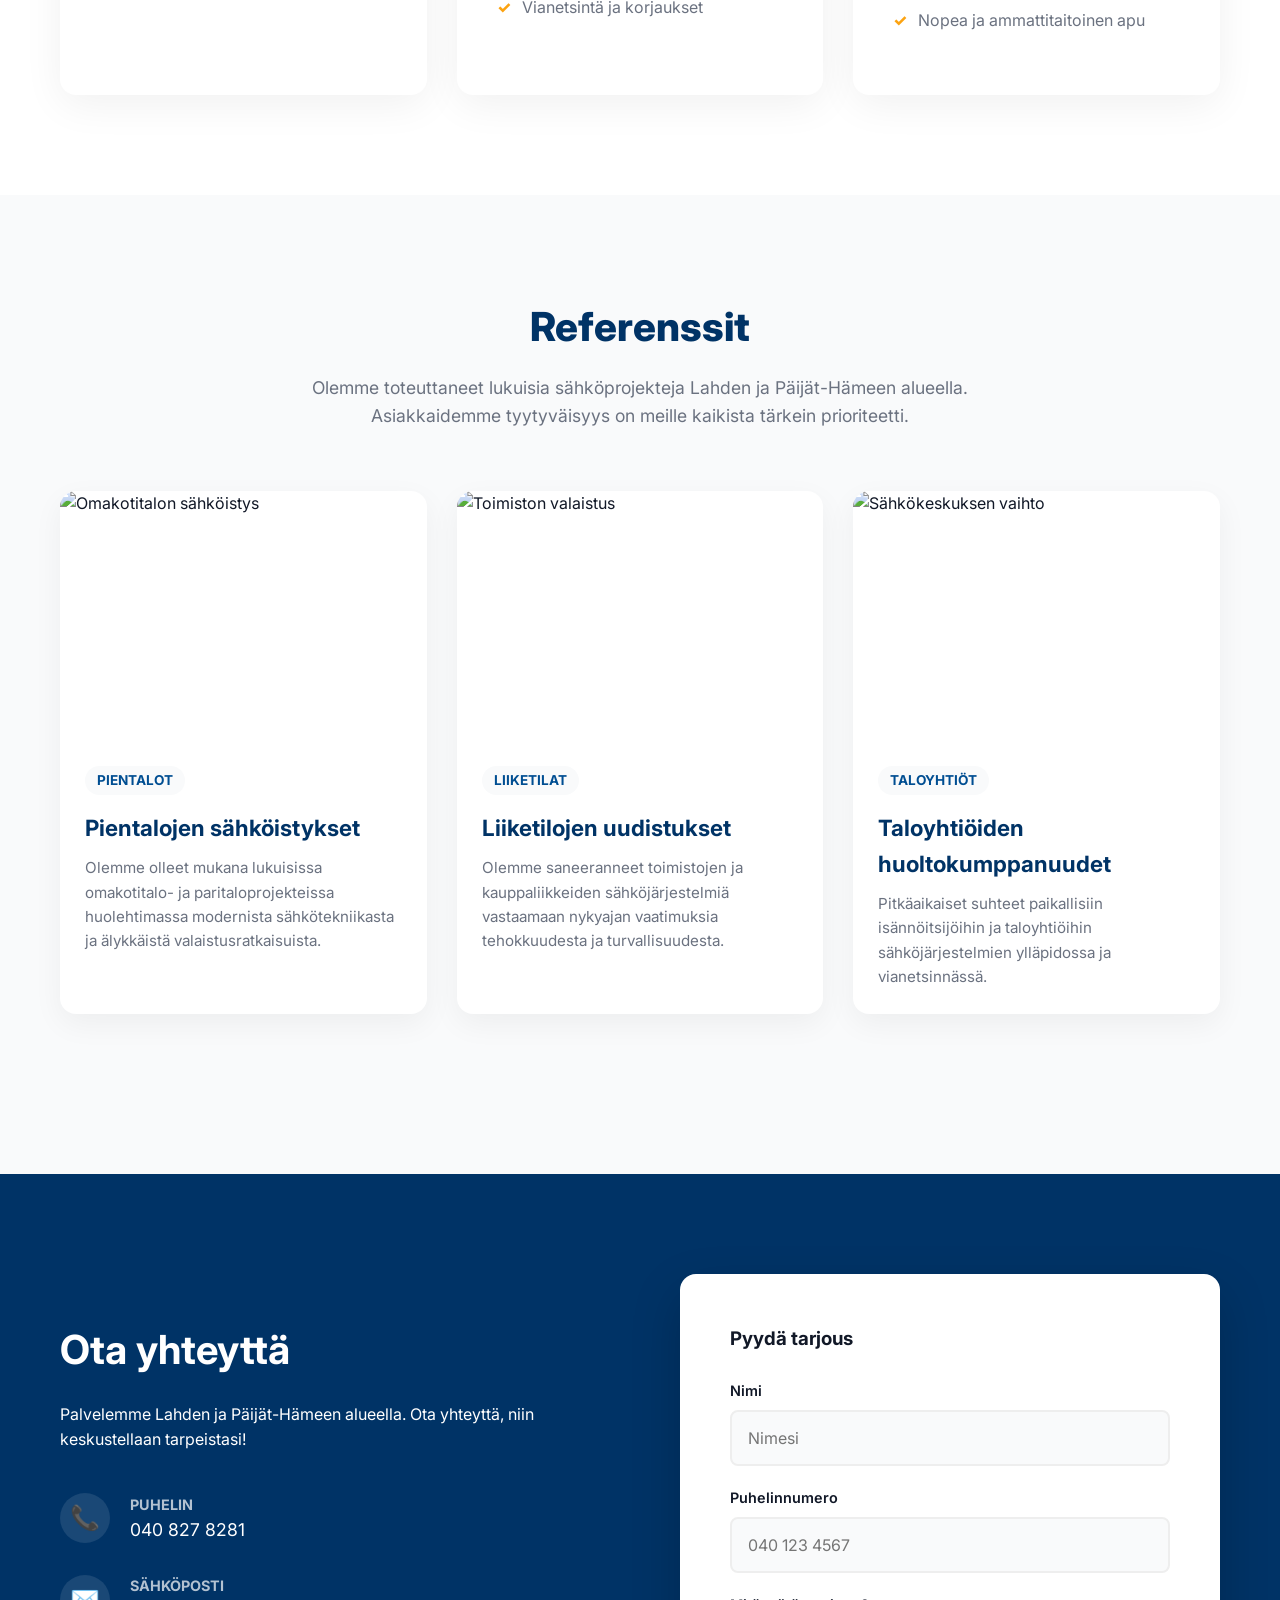
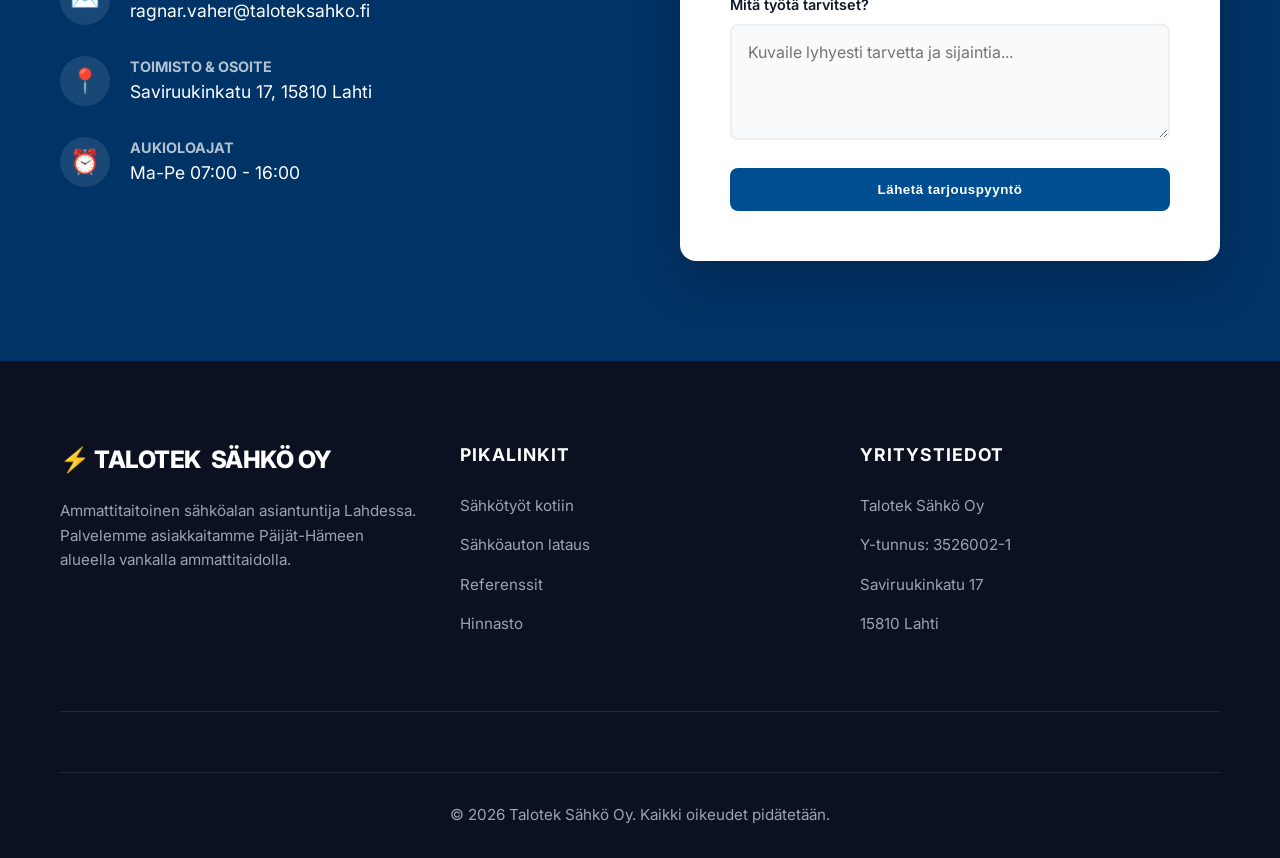
==== commit bbbfeb1a: "Fix HTML formatting and structure" ====
--- a/index.html
+++ b/index.html
@@ -164,7 +164,7 @@
                 </div>
 
                 <!-- LISÄÄ UUSI REFERENSSI: Kopioi yllä oleva ref-card -lohko ja muokkaa tiedot -->
-                
+                <!--
                 <div class="ref-card reveal">
                     <img src="img/IMG_3720.jpeg" alt="Kuvaus" class="ref-image">
                     <div class="ref-content">
@@ -173,7 +173,7 @@
                         <p>Kuvaus projektista tähän.</p>
                     </div>
                 </div>
-                
+                -->
             </div>
 
 
@@ -282,3 +282,4 @@
 
 
 </html>
+
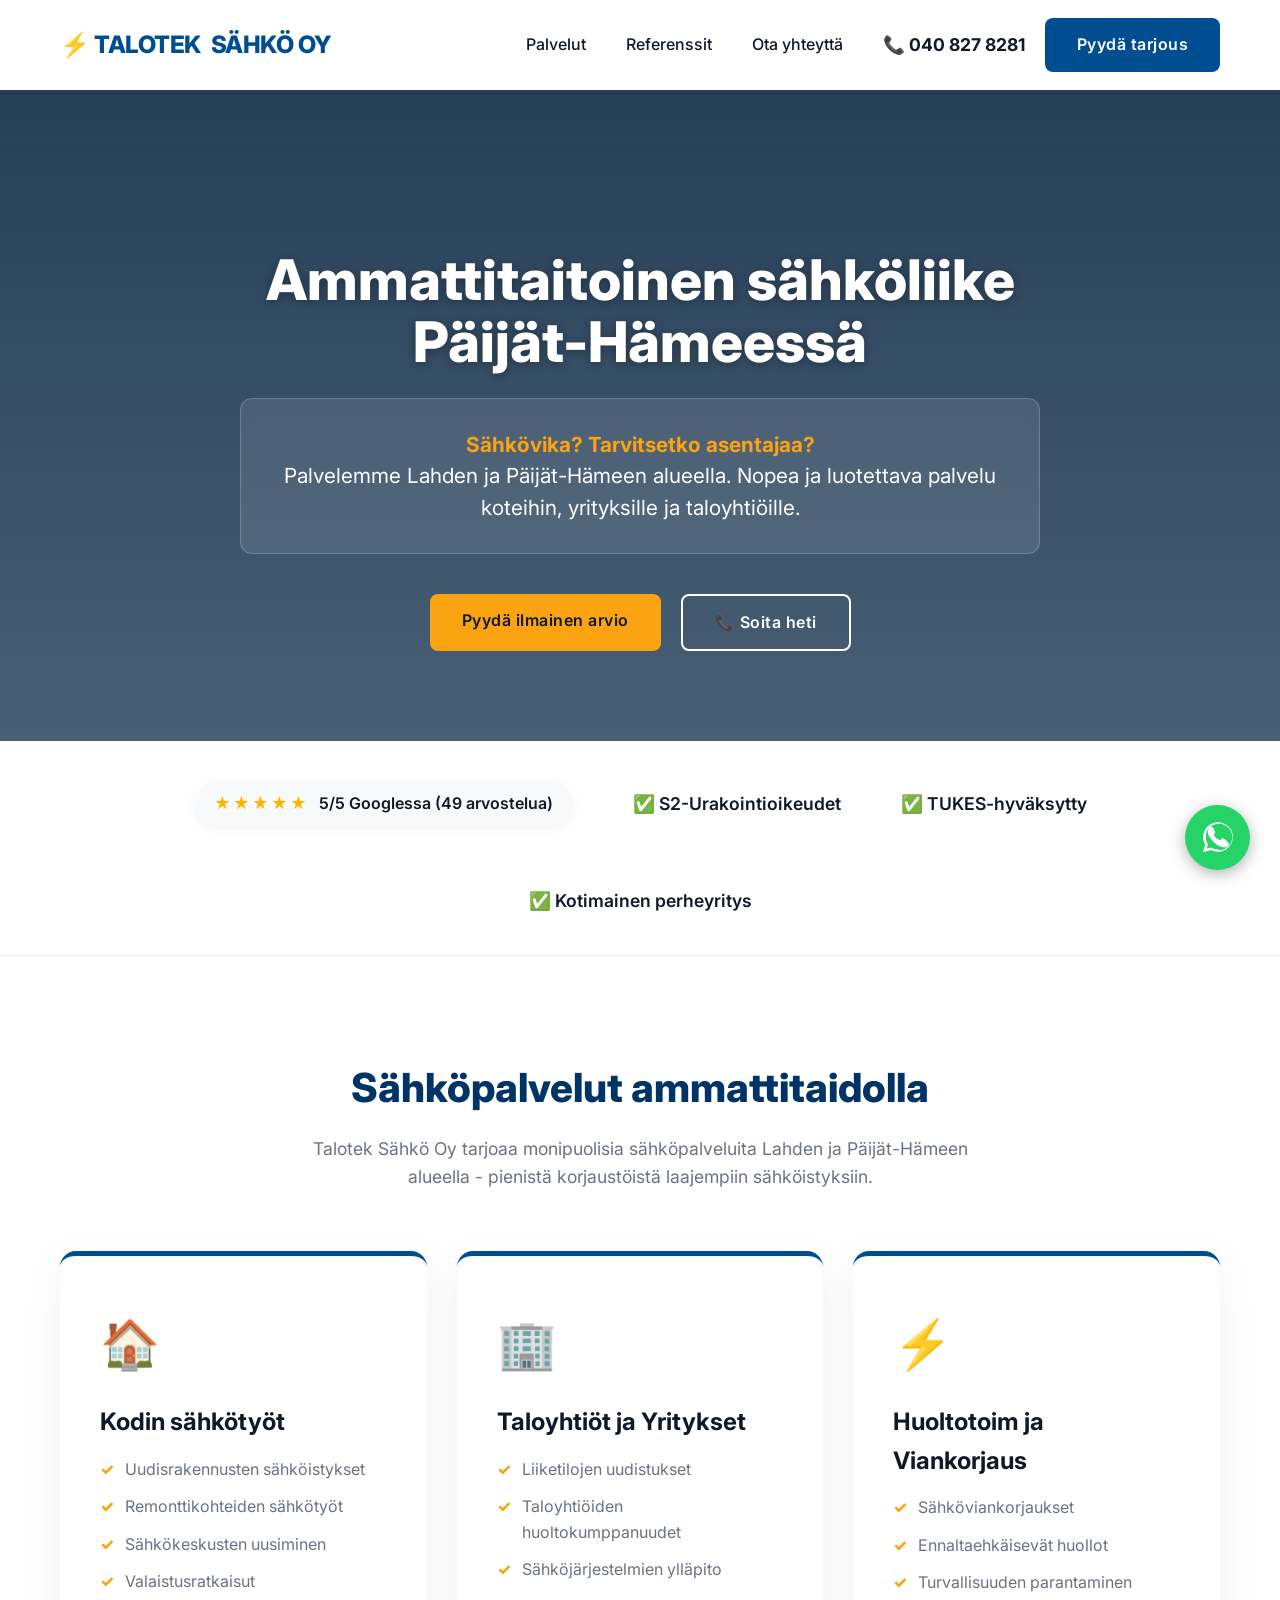
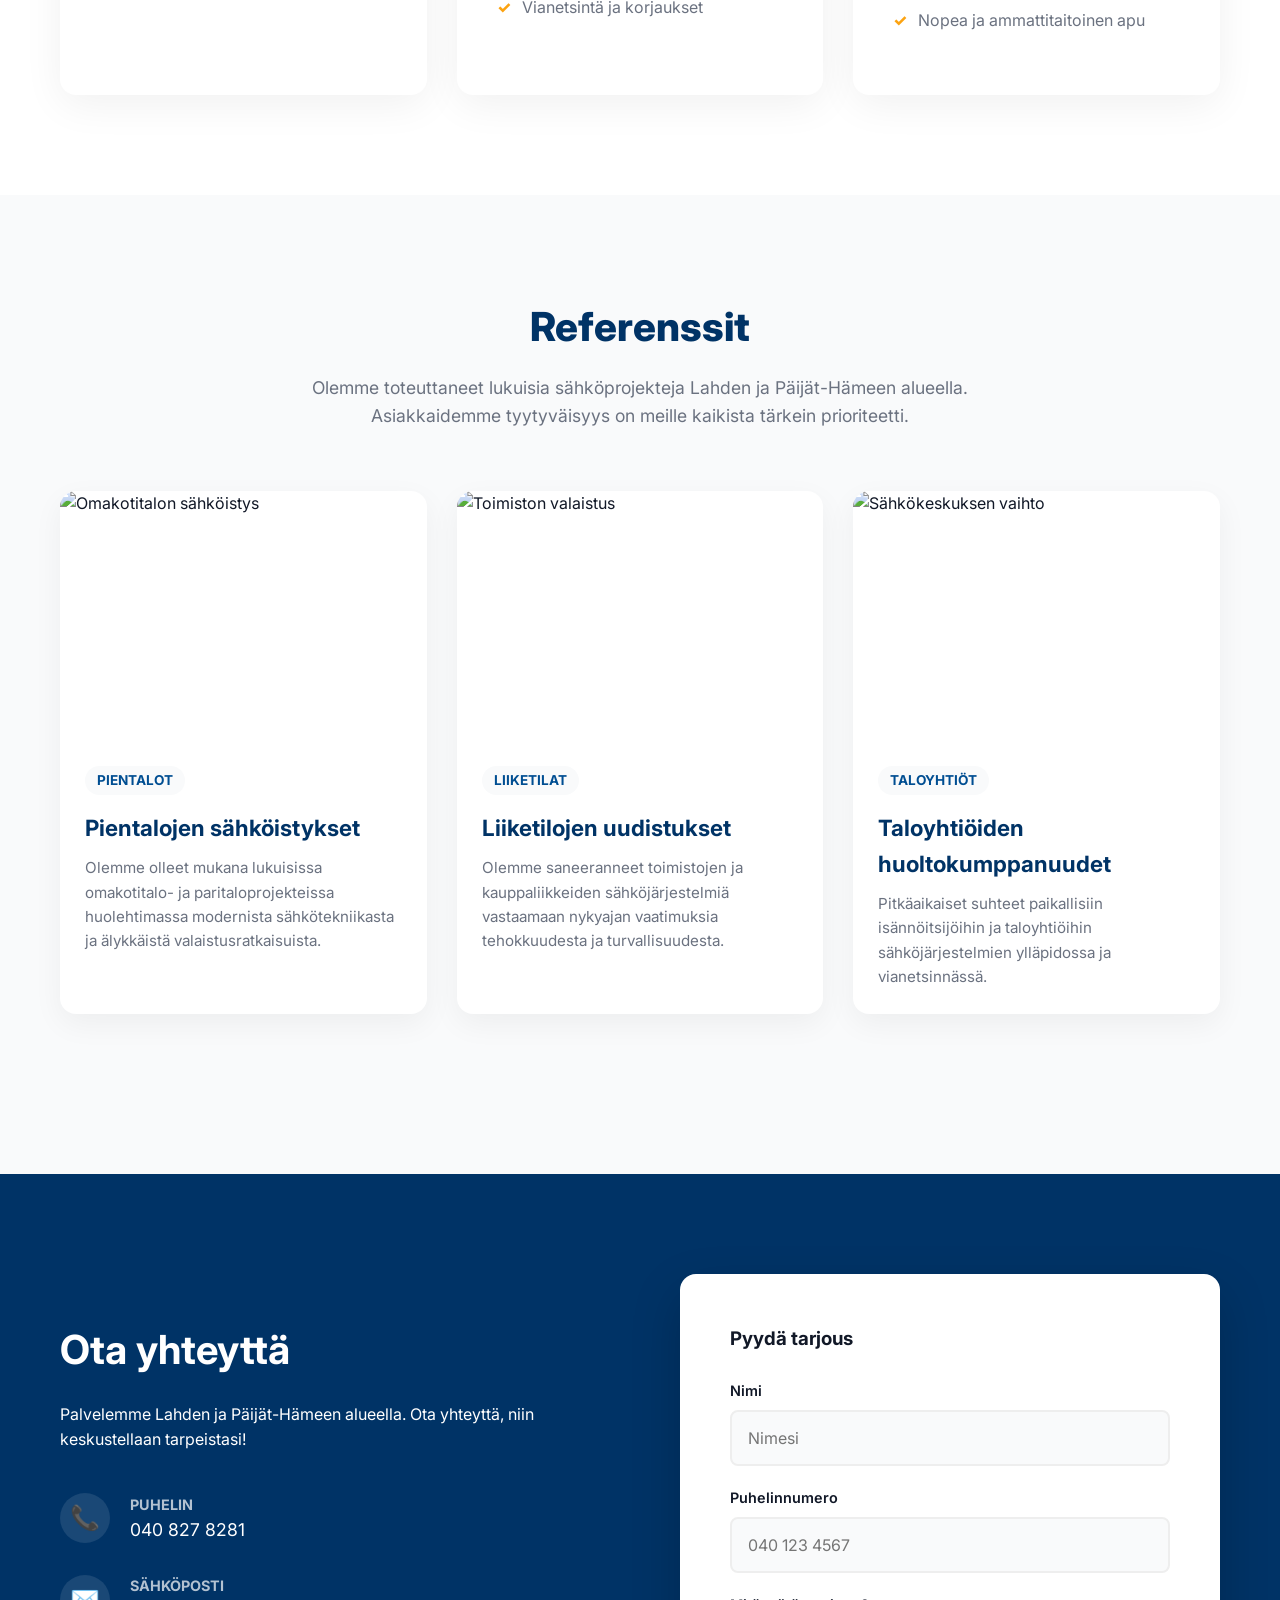
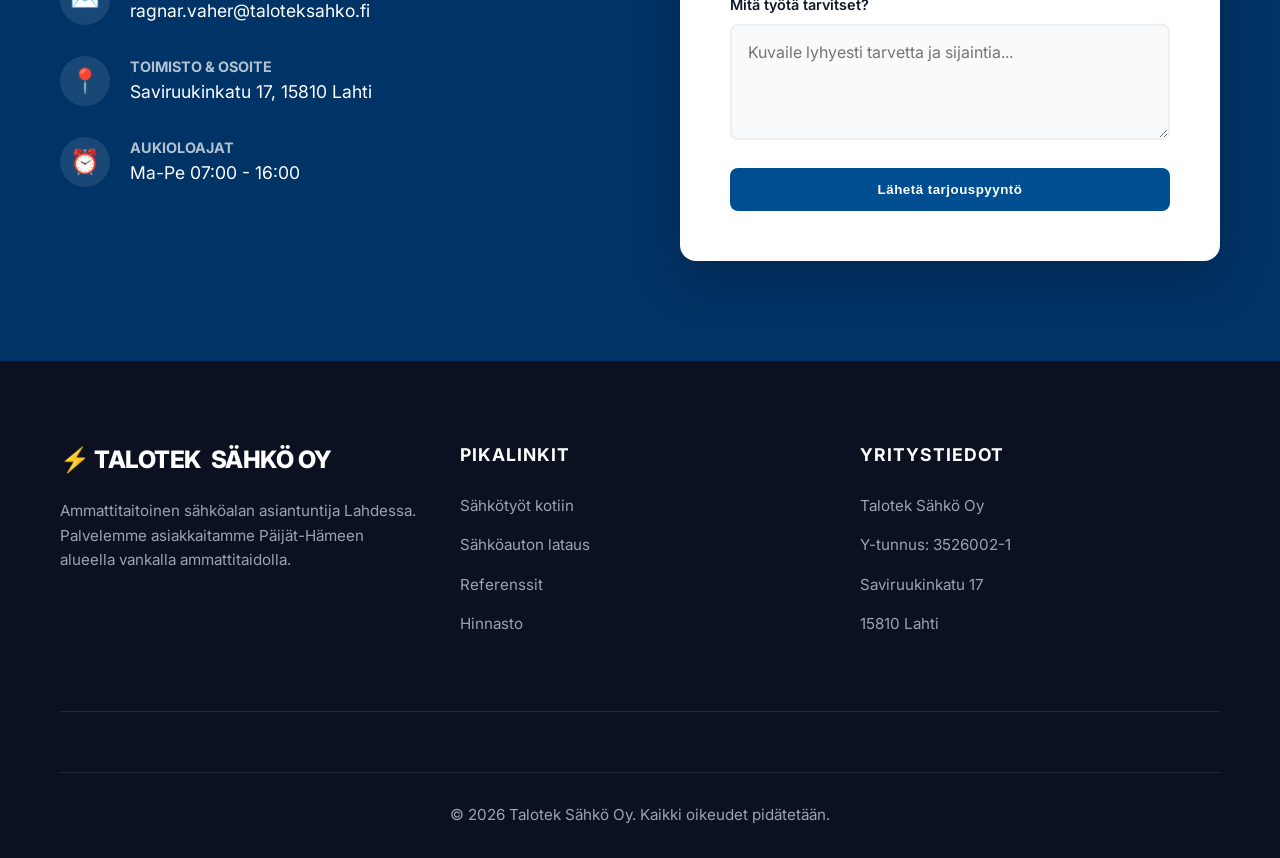
==== commit 6162bab1: "feat: Add favicon, restructure navigation HTML with `nav-menu-wrapper`, and format CSS for improved " ====
--- a/index.html
+++ b/index.html
@@ -8,7 +8,7 @@
     <meta name="description"
         content="Ammattitaitoinen sähköliike Lahdessa. Sähköasennukset, huollot ja viankorjaukset koteihin, yrityksille ja taloyhtiöille.">
 
-    <link rel="icon" type="image/png" href="favicon.png">
+    <link rel="icon" type="image/png" href="img/favicon.png">
     <link href="https://fonts.googleapis.com/css2?family=Inter:wght@400;500;600;700;800&display=swap" rel="stylesheet">
 
     <link rel="stylesheet" href="style.css">
@@ -20,16 +20,18 @@
         <div class="container nav-container" id="navContainer">
             <a href="#" class="logo">⚡ Talotek <span>Sähkö Oy</span></a>
 
-            <nav class="nav-links">
-                <a href="#palvelut">Palvelut</a>
-                <a href="#referenssit">Referenssit</a>
-                <a href="#yhteystiedot">Ota yhteyttä</a>
-            </nav>
-
-            <!-- VAIHDA PUHELINNUMERO: Muuta +358408278281 ja 040 827 8281 omaan numeroosi -->
-            <div class="cta-header">
-                <a href="tel:+358408278281" class="phone-link">📞 040 827 8281</a>
-                <a href="#yhteystiedot" class="btn btn-primary">Pyydä tarjous</a>
+            <div class="nav-menu-wrapper">
+                <nav class="nav-links">
+                    <a href="#palvelut">Palvelut</a>
+                    <a href="#referenssit">Referenssit</a>
+                    <a href="#yhteystiedot">Ota yhteyttä</a>
+                </nav>
+
+                <!-- VAIHDA PUHELINNUMERO: Muuta +358408278281 ja 040 827 8281 omaan numeroosi -->
+                <div class="cta-header">
+                    <a href="tel:+358408278281" class="phone-link">📞 040 827 8281</a>
+                    <a href="#yhteystiedot" class="btn btn-primary">Pyydä tarjous</a>
+                </div>
             </div>
 
             <div class="menu-toggle" onclick="toggleMenu()">☰</div>
@@ -166,7 +168,7 @@
                 <!-- LISÄÄ UUSI REFERENSSI: Kopioi yllä oleva ref-card -lohko ja muokkaa tiedot -->
                 <!--
                 <div class="ref-card reveal">
-                    <img src="img/IMG_3720.jpeg" alt="Kuvaus" class="ref-image">
+                    <img src="img/rf2.jpg" alt="Kuvaus" class="ref-image">
                     <div class="ref-content">
                         <span class="ref-tag">Tagi</span>
                         <h3>Otsikko tähän</h3>
@@ -280,6 +282,4 @@
     <script src="script.js"></script>
 </body>
 
-
-</html>
-
+</html>
--- a/style.css
+++ b/style.css
@@ -1,131 +1,617 @@
-/* --- CSS MUUTTUJAT (VÄRIT) --- */
-:root {
-    --primary-color: #004e92; 
-    --primary-dark: #003366;
-    --secondary-color: #fca311; 
-    --text-dark: #111827;
-    --text-light: #6b7280;
-    --white: #ffffff;
-    --bg-light: #f9fafb;
-    --whatsapp-green: #25d366;
-    --max-width: 1200px;
-}
-
-/* --- PERUSTYYLIT --- */
-* { box-sizing: border-box; margin: 0; padding: 0; }
-html { scroll-behavior: smooth; }
-body { font-family: 'Inter', sans-serif; color: var(--text-dark); line-height: 1.6; background-color: var(--white); overflow-x: hidden; }
-a { text-decoration: none; color: inherit; transition: all 0.3s ease; }
-ul { list-style: none; }
-img { max-width: 100%; height: auto; display: block; }
-
-/* --- ANIMAATIOT (SCROLL REVEAL) --- */
-.reveal {
-    opacity: 0;
-    transform: translateY(40px);
-    transition: all 1s ease-out;
-}
-.reveal.active {
-    opacity: 1;
-    transform: translateY(0);
-}
-
-/* --- APULUOKAT --- */
-.container { max-width: var(--max-width); margin: 0 auto; padding: 0 20px; }
-.section { padding: 100px 0; }
-.section-header { text-align: center; margin-bottom: 60px; max-width: 700px; margin-left: auto; margin-right: auto; }
-.section-header h2 { font-size: 2.5rem; margin-bottom: 15px; font-weight: 800; color: var(--primary-dark); }
-.section-header p { font-size: 1.1rem; color: var(--text-light); }
-.btn { display: inline-block; padding: 14px 32px; border-radius: 8px; font-weight: 600; cursor: pointer; transition: transform 0.2s, box-shadow 0.2s; text-align: center; border: none; letter-spacing: 0.5px; }
-.btn:hover { transform: translateY(-2px); box-shadow: 0 10px 20px rgba(0,0,0,0.1); }
-.btn-primary { background-color: var(--primary-color); color: var(--white); }
-.btn-secondary { background-color: var(--secondary-color); color: var(--text-dark); }
-
-/* --- HEADER --- */
-header { background: rgba(255,255,255,0.98); box-shadow: 0 4px 20px rgba(0,0,0,0.05); position: sticky; top: 0; z-index: 1000; backdrop-filter: blur(10px); }
-.nav-container { display: flex; justify-content: space-between; align-items: center; height: 90px; }
-.logo { font-size: 1.5rem; font-weight: 800; color: var(--primary-color); display: flex; align-items: center; gap: 10px; text-transform: uppercase; letter-spacing: -0.5px; }
-.nav-links { display: flex; gap: 40px; }
-.nav-links a { font-weight: 500; font-size: 1rem; color: var(--text-dark); }
-.nav-links a:hover { color: var(--primary-color); }
-.cta-header { display: flex; align-items: center; gap: 20px; }
-.phone-link { font-weight: 700; display: flex; align-items: center; gap: 8px; font-size: 1.1rem; }
-.menu-toggle { display: none; font-size: 1.8rem; cursor: pointer; }
-
-/* --- HERO SECTION --- */
-.hero {
-    /* HUOM: Vaihda tämä kuva omaksi myöhemmin */
-    background: linear-gradient(rgba(0, 30, 60, 0.85), rgba(0, 30, 60, 0.7)), url('https://images.unsplash.com/photo-1621905251189-08b45d6a269e?ixlib=rb-1.2.1&auto=format&fit=crop&w=1950&q=80');
-    background-size: cover;
-    background-position: center;
-    color: var(--white);
-    padding: 160px 0 140px;
-    text-align: center;
-}
-.hero h1 { font-size: 3.5rem; margin-bottom: 25px; line-height: 1.1; font-weight: 800; text-shadow: 0 2px 10px rgba(0,0,0,0.3); }
-.hero-box { background: rgba(255,255,255,0.1); backdrop-filter: blur(5px); border: 1px solid rgba(255,255,255,0.2); padding: 30px; border-radius: 12px; display: inline-block; margin-bottom: 40px; max-width: 800px; }
-.hero-urgent { font-size: 1.3rem; margin-bottom: 0; line-height: 1.5; }
-.hero-urgent strong { color: var(--secondary-color); }
-
-/* --- SOCIAL PROOF --- */
-.trust-banner { background: var(--white); padding: 40px 0; margin-top: -50px; position: relative; z-index: 10; border-bottom: 1px solid #eee; }
-.trust-grid { display: flex; justify-content: center; gap: 60px; flex-wrap: wrap; align-items: center; }
-.trust-item { display: flex; align-items: center; gap: 10px; font-weight: 600; color: var(--text-dark); font-size: 1.1rem; }
-.google-rating { background: #f8f9fa; padding: 10px 20px; border-radius: 50px; display: flex; gap: 10px; align-items: center; font-weight: 600; box-shadow: 0 2px 10px rgba(0,0,0,0.05); }
-
-/* --- PALVELUT --- */
-.services-grid { display: grid; grid-template-columns: repeat(auto-fit, minmax(320px, 1fr)); gap: 30px; }
-.service-card { background: var(--white); padding: 50px 40px; border-radius: 16px; box-shadow: 0 10px 40px rgba(0,0,0,0.06); transition: transform 0.3s; border-top: 5px solid var(--primary-color); }
-.service-card:hover { transform: translateY(-10px); }
-.service-icon { font-size: 3rem; margin-bottom: 20px; display: block; }
-.service-card h3 { font-size: 1.5rem; margin-bottom: 15px; font-weight: 700; }
-.service-card ul li { margin-bottom: 12px; padding-left: 25px; position: relative; color: var(--text-light); }
-.service-card ul li::before { content: '✓'; color: var(--secondary-color); position: absolute; left: 0; font-weight: 800; }
-
-/* --- UUDET REFERENSSIT (GRID) --- */
-.ref-grid { display: grid; grid-template-columns: repeat(auto-fit, minmax(350px, 1fr)); gap: 30px; margin-bottom: 60px; }
-.ref-card { background: var(--white); border-radius: 16px; overflow: hidden; box-shadow: 0 10px 30px rgba(0,0,0,0.05); transition: transform 0.3s ease; }
-.ref-card:hover { transform: translateY(-5px); }
-.ref-image { width: 100%; height: 250px; object-fit: cover; }
-.ref-content { padding: 25px; }
-.ref-tag { display: inline-block; padding: 4px 12px; background: var(--bg-light); color: var(--primary-color); border-radius: 50px; font-size: 0.85rem; font-weight: 700; margin-bottom: 15px; text-transform: uppercase; }
-.ref-content h3 { font-size: 1.4rem; margin-bottom: 10px; color: var(--primary-dark); }
-.ref-content p { font-size: 0.95rem; color: var(--text-light); }
-
-/* --- BEFORE/AFTER SLIDER --- */
-.ba-container { position: relative; width: 100%; max-width: 900px; height: 500px; margin: 0 auto; border-radius: 16px; overflow: hidden; box-shadow: 0 20px 50px rgba(0,0,0,0.15); border: 4px solid var(--white); }
-.ba-img { position: absolute; top: 0; left: 0; width: 100%; height: 100%; object-fit: cover; }
-.img-before { z-index: 2; clip-path: polygon(0 0, var(--slider-pos, 50%) 0, var(--slider-pos, 50%) 100%, 0 100%); }
-.ba-slider { position: absolute; width: 100%; height: 100%; z-index: 3; top: 0; left: 0; cursor: col-resize; opacity: 0; margin: 0; }
-.ba-handle { position: absolute; top: 0; bottom: 0; left: var(--slider-pos, 50%); width: 4px; background: var(--secondary-color); z-index: 4; pointer-events: none; }
-.ba-circle { position: absolute; top: 50%; left: 50%; transform: translate(-50%, -50%); width: 50px; height: 50px; background: var(--secondary-color); border-radius: 50%; display: flex; align-items: center; justify-content: center; color: #000; font-weight: bold; box-shadow: 0 4px 10px rgba(0,0,0,0.3); }
-
-/* --- CONTACT --- */
-.contact-section { background-color: var(--primary-dark); color: var(--white); }
-.contact-container { display: grid; grid-template-columns: 1fr 1fr; gap: 80px; align-items: center; }
-.contact-info h2 { font-size: 2.5rem; margin-bottom: 20px; }
-.contact-details { margin-top: 40px; }
-.contact-row { display: flex; align-items: center; gap: 20px; margin-bottom: 30px; font-size: 1.1rem; }
-.contact-icon { width: 50px; height: 50px; background: rgba(255,255,255,0.1); border-radius: 50%; display: flex; align-items: center; justify-content: center; font-size: 1.5rem; }
-
-.contact-form { background: var(--white); padding: 50px; border-radius: 16px; color: var(--text-dark); box-shadow: 0 20px 50px rgba(0,0,0,0.2); }
-.form-group { margin-bottom: 20px; }
-.form-group label { display: block; margin-bottom: 8px; font-weight: 600; font-size: 0.9rem; }
-.form-input { width: 100%; padding: 16px; border: 2px solid #eee; border-radius: 8px; font-family: inherit; font-size: 1rem; transition: border-color 0.3s; background: #f9fafb; }
-.form-input:focus { border-color: var(--primary-color); outline: none; background: #fff; }
-
-/* --- FOOTER --- */
-footer { background: #0b1120; color: #9ca3af; padding: 80px 0 30px; font-size: 0.95rem; }
-.footer-grid { display: grid; grid-template-columns: repeat(auto-fit, minmax(200px, 1fr)); gap: 40px; margin-bottom: 60px; border-bottom: 1px solid #1f2937; padding-bottom: 60px; }
-.footer-col h4 { color: var(--white); margin-bottom: 25px; font-size: 1.1rem; text-transform: uppercase; letter-spacing: 1px; }
-.footer-col ul li { margin-bottom: 15px; }
-
-/* --- WHATSAPP --- */
-.whatsapp-float { position: fixed; width: 65px; height: 65px; bottom: 30px; right: 30px; background-color: var(--whatsapp-green); color: #FFF; border-radius: 50px; text-align: center; box-shadow: 0 4px 15px rgba(0,0,0,0.3); z-index: 1000; display: flex; align-items: center; justify-content: center; }
-
-@media (max-width: 900px) {
-    .nav-links, .cta-header { display: none; }
-    .menu-toggle { display: block; }
-    .contact-container { grid-template-columns: 1fr; }
-    .hero h1 { font-size: 2.5rem; }
+/* --- CSS MUUTTUJAT (VÄRIT) --- */
+:root {
+    --primary-color: #004e92;
+    --primary-dark: #003366;
+    --secondary-color: #fca311;
+    --text-dark: #111827;
+    --text-light: #6b7280;
+    --white: #ffffff;
+    --bg-light: #f9fafb;
+    --whatsapp-green: #25d366;
+    --max-width: 1200px;
+}
+
+/* --- PERUSTYYLIT --- */
+* {
+    box-sizing: border-box;
+    margin: 0;
+    padding: 0;
+}
+
+html {
+    scroll-behavior: smooth;
+}
+
+body {
+    font-family: 'Inter', sans-serif;
+    color: var(--text-dark);
+    line-height: 1.6;
+    background-color: var(--white);
+    overflow-x: hidden;
+}
+
+a {
+    text-decoration: none;
+    color: inherit;
+    transition: all 0.3s ease;
+}
+
+ul {
+    list-style: none;
+}
+
+img {
+    max-width: 100%;
+    height: auto;
+    display: block;
+}
+
+/* --- ANIMAATIOT (SCROLL REVEAL) --- */
+.reveal {
+    opacity: 0;
+    transform: translateY(40px);
+    transition: all 1s ease-out;
+}
+
+.reveal.active {
+    opacity: 1;
+    transform: translateY(0);
+}
+
+/* --- APULUOKAT --- */
+.container {
+    max-width: var(--max-width);
+    margin: 0 auto;
+    padding: 0 20px;
+}
+
+.section {
+    padding: 100px 0;
+}
+
+.section-header {
+    text-align: center;
+    margin-bottom: 60px;
+    max-width: 700px;
+    margin-left: auto;
+    margin-right: auto;
+}
+
+.section-header h2 {
+    font-size: 2.5rem;
+    margin-bottom: 15px;
+    font-weight: 800;
+    color: var(--primary-dark);
+}
+
+.section-header p {
+    font-size: 1.1rem;
+    color: var(--text-light);
+}
+
+.btn {
+    display: inline-block;
+    padding: 14px 32px;
+    border-radius: 8px;
+    font-weight: 600;
+    cursor: pointer;
+    transition: transform 0.2s, box-shadow 0.2s;
+    text-align: center;
+    border: none;
+    letter-spacing: 0.5px;
+}
+
+.btn:hover {
+    transform: translateY(-2px);
+    box-shadow: 0 10px 20px rgba(0, 0, 0, 0.1);
+}
+
+.btn-primary {
+    background-color: var(--primary-color);
+    color: var(--white);
+}
+
+.btn-secondary {
+    background-color: var(--secondary-color);
+    color: var(--text-dark);
+}
+
+/* --- HEADER --- */
+header {
+    background: rgba(255, 255, 255, 0.98);
+    box-shadow: 0 4px 20px rgba(0, 0, 0, 0.05);
+    position: sticky;
+    top: 0;
+    z-index: 1000;
+    backdrop-filter: blur(10px);
+}
+
+.nav-container {
+    display: flex;
+    justify-content: space-between;
+    align-items: center;
+    height: 90px;
+}
+
+.logo {
+    font-size: 1.5rem;
+    font-weight: 800;
+    color: var(--primary-color);
+    display: flex;
+    align-items: center;
+    gap: 10px;
+    text-transform: uppercase;
+    letter-spacing: -0.5px;
+}
+
+/* Wrapper for Desktop alignment */
+.nav-menu-wrapper {
+    display: flex;
+    align-items: center;
+    gap: 40px;
+}
+
+.nav-links {
+    display: flex;
+    gap: 40px;
+}
+
+.nav-links a {
+    font-weight: 500;
+    font-size: 1rem;
+    color: var(--text-dark);
+}
+
+.nav-links a:hover {
+    color: var(--primary-color);
+}
+
+.cta-header {
+    display: flex;
+    align-items: center;
+    gap: 20px;
+}
+
+.phone-link {
+    font-weight: 700;
+    display: flex;
+    align-items: center;
+    gap: 8px;
+    font-size: 1.1rem;
+}
+
+.menu-toggle {
+    display: none;
+    font-size: 1.8rem;
+    cursor: pointer;
+}
+
+/* --- HERO SECTION --- */
+.hero {
+    /* HUOM: Vaihda tämä kuva omaksi myöhemmin */
+    background: linear-gradient(rgba(0, 30, 60, 0.85), rgba(0, 30, 60, 0.7)), url('https://images.unsplash.com/photo-1621905251189-08b45d6a269e?ixlib=rb-1.2.1&auto=format&fit=crop&w=1950&q=80');
+    background-size: cover;
+    background-position: center;
+    color: var(--white);
+    padding: 160px 0 140px;
+    text-align: center;
+}
+
+.hero h1 {
+    font-size: 3.5rem;
+    margin-bottom: 25px;
+    line-height: 1.1;
+    font-weight: 800;
+    text-shadow: 0 2px 10px rgba(0, 0, 0, 0.3);
+}
+
+.hero-box {
+    background: rgba(255, 255, 255, 0.1);
+    backdrop-filter: blur(5px);
+    border: 1px solid rgba(255, 255, 255, 0.2);
+    padding: 30px;
+    border-radius: 12px;
+    display: inline-block;
+    margin-bottom: 40px;
+    max-width: 800px;
+}
+
+.hero-urgent {
+    font-size: 1.3rem;
+    margin-bottom: 0;
+    line-height: 1.5;
+}
+
+.hero-urgent strong {
+    color: var(--secondary-color);
+}
+
+/* --- SOCIAL PROOF --- */
+.trust-banner {
+    background: var(--white);
+    padding: 40px 0;
+    margin-top: -50px;
+    position: relative;
+    z-index: 10;
+    border-bottom: 1px solid #eee;
+}
+
+.trust-grid {
+    display: flex;
+    justify-content: center;
+    gap: 60px;
+    flex-wrap: wrap;
+    align-items: center;
+}
+
+.trust-item {
+    display: flex;
+    align-items: center;
+    gap: 10px;
+    font-weight: 600;
+    color: var(--text-dark);
+    font-size: 1.1rem;
+}
+
+.google-rating {
+    background: #f8f9fa;
+    padding: 10px 20px;
+    border-radius: 50px;
+    display: flex;
+    gap: 10px;
+    align-items: center;
+    font-weight: 600;
+    box-shadow: 0 2px 10px rgba(0, 0, 0, 0.05);
+}
+
+/* --- PALVELUT --- */
+.services-grid {
+    display: grid;
+    grid-template-columns: repeat(auto-fit, minmax(280px, 1fr));
+    gap: 30px;
+}
+
+.service-card {
+    background: var(--white);
+    padding: 50px 40px;
+    border-radius: 16px;
+    box-shadow: 0 10px 40px rgba(0, 0, 0, 0.06);
+    transition: transform 0.3s;
+    border-top: 5px solid var(--primary-color);
+}
+
+.service-card:hover {
+    transform: translateY(-10px);
+}
+
+.service-icon {
+    font-size: 3rem;
+    margin-bottom: 20px;
+    display: block;
+}
+
+.service-card h3 {
+    font-size: 1.5rem;
+    margin-bottom: 15px;
+    font-weight: 700;
+}
+
+.service-card ul li {
+    margin-bottom: 12px;
+    padding-left: 25px;
+    position: relative;
+    color: var(--text-light);
+}
+
+.service-card ul li::before {
+    content: '✓';
+    color: var(--secondary-color);
+    position: absolute;
+    left: 0;
+    font-weight: 800;
+}
+
+/* --- UUDET REFERENSSIT (GRID) --- */
+.ref-grid {
+    display: grid;
+    grid-template-columns: repeat(auto-fit, minmax(280px, 1fr));
+    gap: 30px;
+    margin-bottom: 60px;
+}
+
+.ref-card {
+    background: var(--white);
+    border-radius: 16px;
+    overflow: hidden;
+    box-shadow: 0 10px 30px rgba(0, 0, 0, 0.05);
+    transition: transform 0.3s ease;
+}
+
+.ref-card:hover {
+    transform: translateY(-5px);
+}
+
+.ref-image {
+    width: 100%;
+    height: 250px;
+    object-fit: cover;
+}
+
+.ref-content {
+    padding: 25px;
+}
+
+.ref-tag {
+    display: inline-block;
+    padding: 4px 12px;
+    background: var(--bg-light);
+    color: var(--primary-color);
+    border-radius: 50px;
+    font-size: 0.85rem;
+    font-weight: 700;
+    margin-bottom: 15px;
+    text-transform: uppercase;
+}
+
+.ref-content h3 {
+    font-size: 1.4rem;
+    margin-bottom: 10px;
+    color: var(--primary-dark);
+}
+
+.ref-content p {
+    font-size: 0.95rem;
+    color: var(--text-light);
+}
+
+/* --- BEFORE/AFTER SLIDER --- */
+.ba-container {
+    position: relative;
+    width: 100%;
+    max-width: 900px;
+    height: 500px;
+    margin: 0 auto;
+    border-radius: 16px;
+    overflow: hidden;
+    box-shadow: 0 20px 50px rgba(0, 0, 0, 0.15);
+    border: 4px solid var(--white);
+}
+
+.ba-img {
+    position: absolute;
+    top: 0;
+    left: 0;
+    width: 100%;
+    height: 100%;
+    object-fit: cover;
+}
+
+.img-before {
+    z-index: 2;
+    clip-path: polygon(0 0, var(--slider-pos, 50%) 0, var(--slider-pos, 50%) 100%, 0 100%);
+}
+
+.ba-slider {
+    position: absolute;
+    width: 100%;
+    height: 100%;
+    z-index: 3;
+    top: 0;
+    left: 0;
+    cursor: col-resize;
+    opacity: 0;
+    margin: 0;
+}
+
+.ba-handle {
+    position: absolute;
+    top: 0;
+    bottom: 0;
+    left: var(--slider-pos, 50%);
+    width: 4px;
+    background: var(--secondary-color);
+    z-index: 4;
+    pointer-events: none;
+}
+
+.ba-circle {
+    position: absolute;
+    top: 50%;
+    left: 50%;
+    transform: translate(-50%, -50%);
+    width: 50px;
+    height: 50px;
+    background: var(--secondary-color);
+    border-radius: 50%;
+    display: flex;
+    align-items: center;
+    justify-content: center;
+    color: #000;
+    font-weight: bold;
+    box-shadow: 0 4px 10px rgba(0, 0, 0, 0.3);
+}
+
+/* --- CONTACT --- */
+.contact-section {
+    background-color: var(--primary-dark);
+    color: var(--white);
+}
+
+.contact-container {
+    display: grid;
+    grid-template-columns: 1fr 1fr;
+    gap: 80px;
+    align-items: center;
+}
+
+.contact-info h2 {
+    font-size: 2.5rem;
+    margin-bottom: 20px;
+}
+
+.contact-details {
+    margin-top: 40px;
+}
+
+.contact-row {
+    display: flex;
+    align-items: center;
+    gap: 20px;
+    margin-bottom: 30px;
+    font-size: 1.1rem;
+}
+
+.contact-icon {
+    width: 50px;
+    height: 50px;
+    background: rgba(255, 255, 255, 0.1);
+    border-radius: 50%;
+    display: flex;
+    align-items: center;
+    justify-content: center;
+    font-size: 1.5rem;
+}
+
+.contact-form {
+    background: var(--white);
+    padding: 50px;
+    border-radius: 16px;
+    color: var(--text-dark);
+    box-shadow: 0 20px 50px rgba(0, 0, 0, 0.2);
+}
+
+.form-group {
+    margin-bottom: 20px;
+}
+
+.form-group label {
+    display: block;
+    margin-bottom: 8px;
+    font-weight: 600;
+    font-size: 0.9rem;
+}
+
+.form-input {
+    width: 100%;
+    padding: 16px;
+    border: 2px solid #eee;
+    border-radius: 8px;
+    font-family: inherit;
+    font-size: 1rem;
+    transition: border-color 0.3s;
+    background: #f9fafb;
+}
+
+.form-input:focus {
+    border-color: var(--primary-color);
+    outline: none;
+    background: #fff;
+}
+
+/* --- FOOTER --- */
+footer {
+    background: #0b1120;
+    color: #9ca3af;
+    padding: 80px 0 30px;
+    font-size: 0.95rem;
+}
+
+.footer-grid {
+    display: grid;
+    grid-template-columns: repeat(auto-fit, minmax(200px, 1fr));
+    gap: 40px;
+    margin-bottom: 60px;
+    border-bottom: 1px solid #1f2937;
+    padding-bottom: 60px;
+}
+
+.footer-col h4 {
+    color: var(--white);
+    margin-bottom: 25px;
+    font-size: 1.1rem;
+    text-transform: uppercase;
+    letter-spacing: 1px;
+}
+
+.footer-col ul li {
+    margin-bottom: 15px;
+}
+
+/* --- WHATSAPP --- */
+.whatsapp-float {
+    position: fixed;
+    width: 65px;
+    height: 65px;
+    bottom: 30px;
+    right: 30px;
+    background-color: var(--whatsapp-green);
+    color: #FFF;
+    border-radius: 50px;
+    text-align: center;
+    box-shadow: 0 4px 15px rgba(0, 0, 0, 0.3);
+    z-index: 1000;
+    display: flex;
+    align-items: center;
+    justify-content: center;
+}
+
+@media (max-width: 900px) {
+
+    .nav-menu-wrapper {
+        display: none;
+        /* Hide entirely by default */
+    }
+
+    .menu-toggle {
+        display: block;
+    }
+
+    /* Mobiilivalikko aktiivisena */
+    .nav-container.active .nav-menu-wrapper {
+        display: flex;
+        flex-direction: column;
+        position: absolute;
+        top: 90px;
+        left: 0;
+        right: 0;
+        background: rgba(255, 255, 255, 0.98);
+        padding: 20px;
+        box-shadow: 0 10px 30px rgba(0, 0, 0, 0.1);
+        gap: 20px;
+        backdrop-filter: blur(10px);
+        border-top: 1px solid #eee;
+    }
+
+    .nav-container.active .nav-links {
+        display: flex;
+        flex-direction: column;
+        gap: 15px;
+        align-items: center;
+        /* Center links in mobile menu */
+    }
+
+    .nav-container.active .cta-header {
+        display: flex;
+        flex-direction: column;
+        gap: 15px;
+        align-items: center;
+    }
+
+    /* Mobile Layout Fixes */
+    .hero {
+        padding: 120px 0 80px;
+    }
+
+    .hero h1 {
+        font-size: 2.2rem;
+    }
+
+    .contact-container {
+        grid-template-columns: 1fr;
+        gap: 40px;
+    }
+
+    .contact-info h2 {
+        font-size: 2rem;
+    }
 }
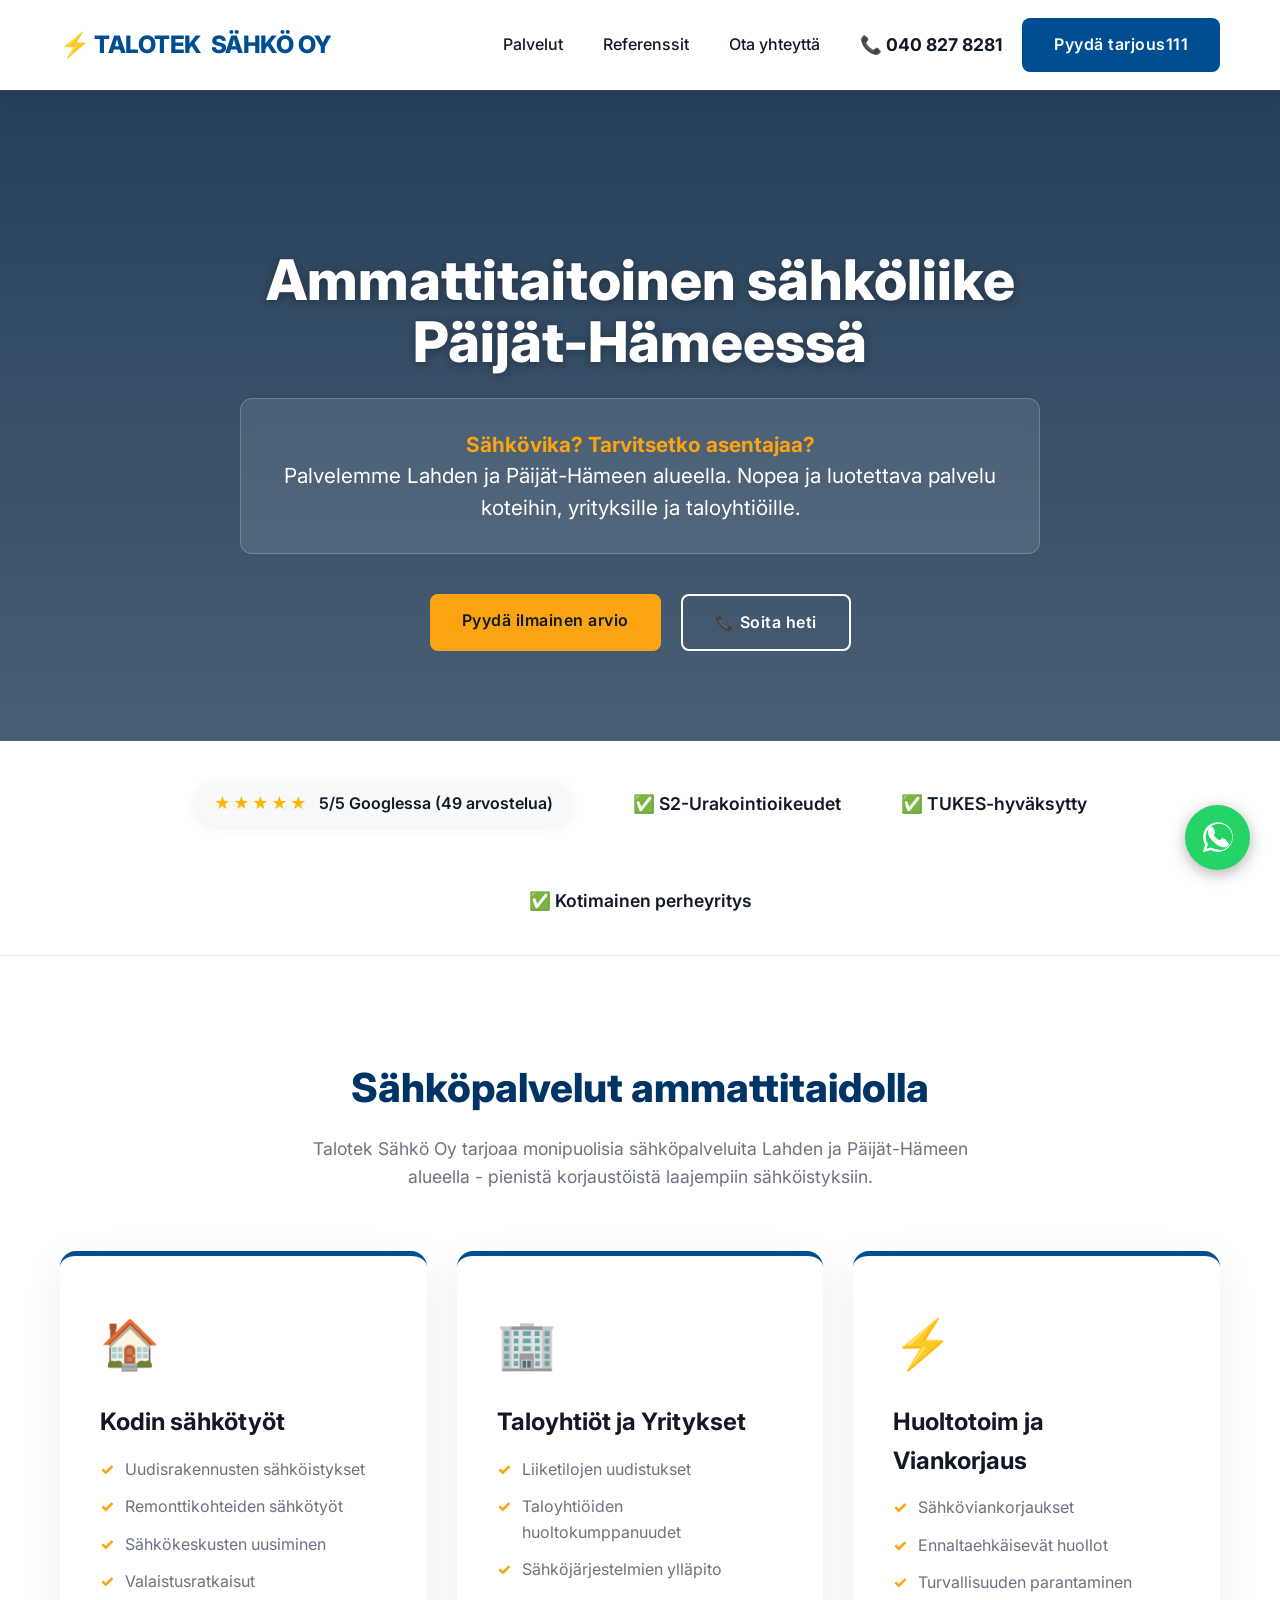
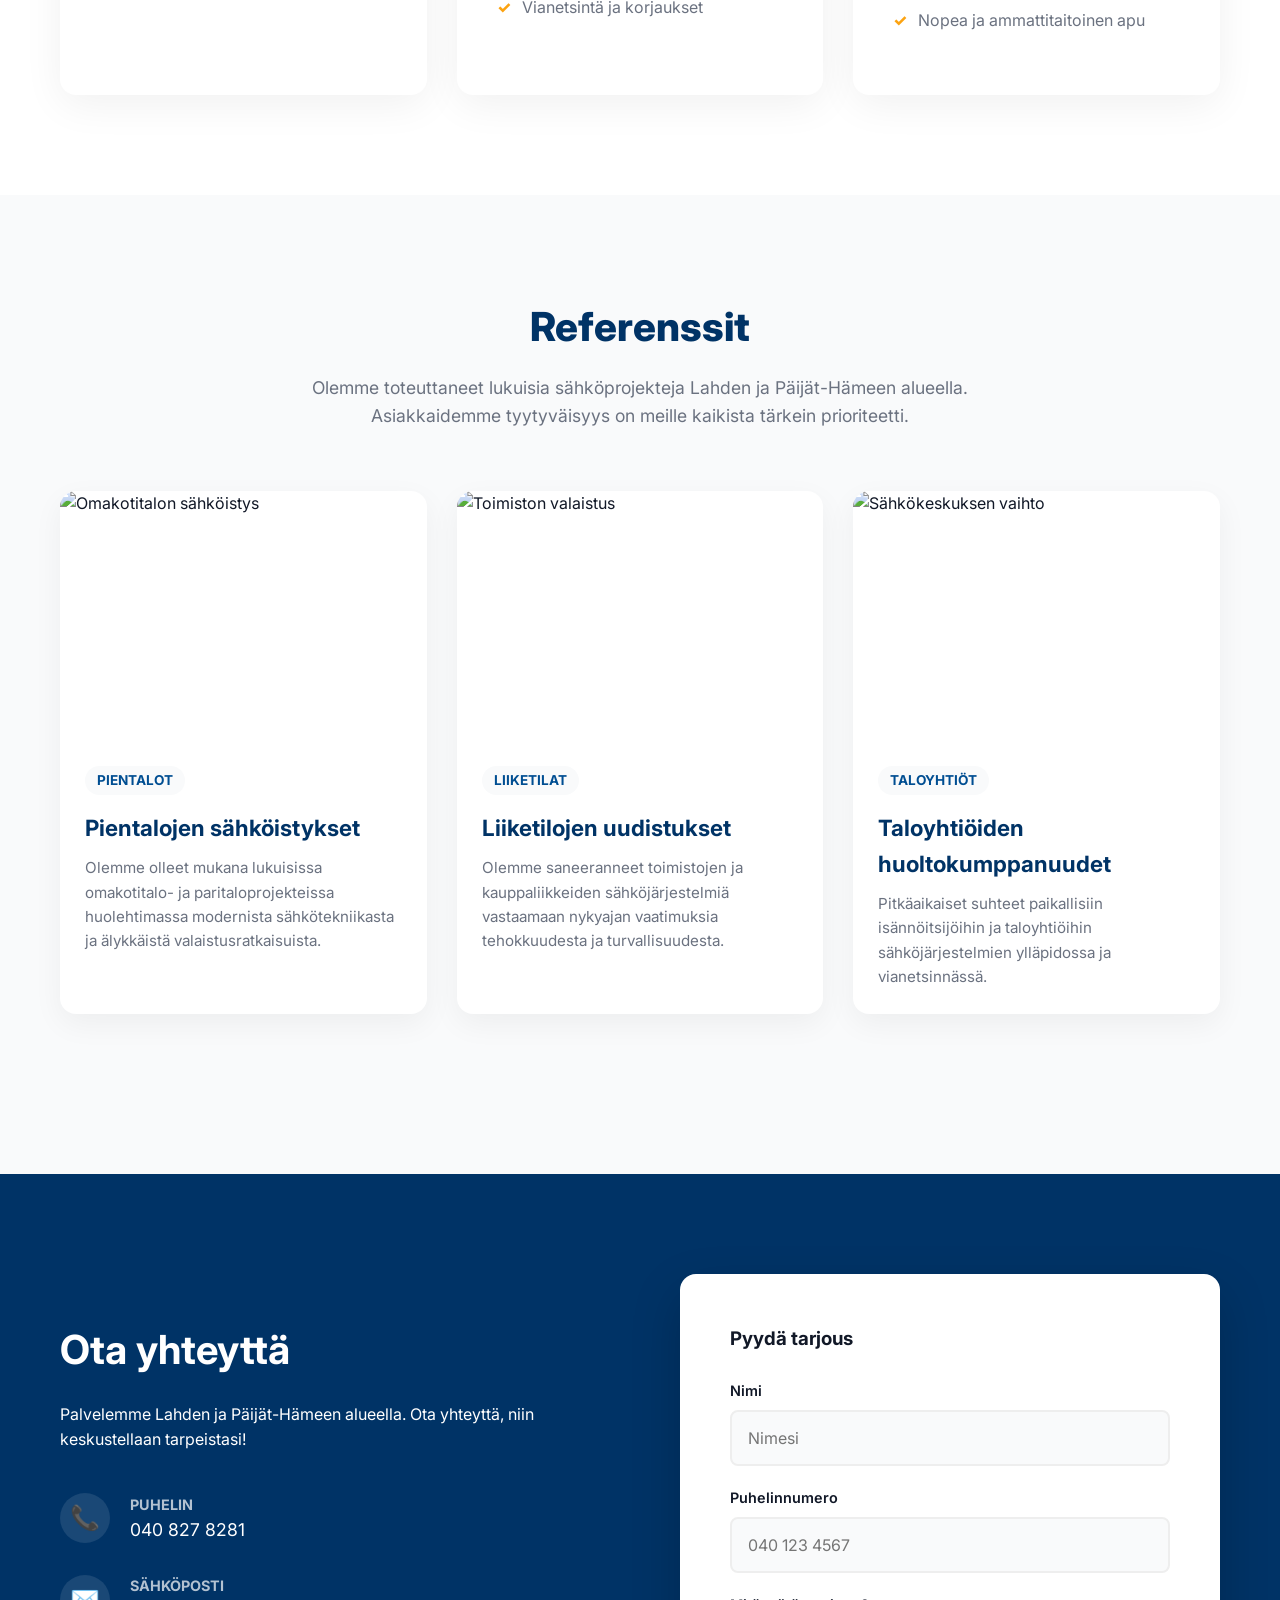
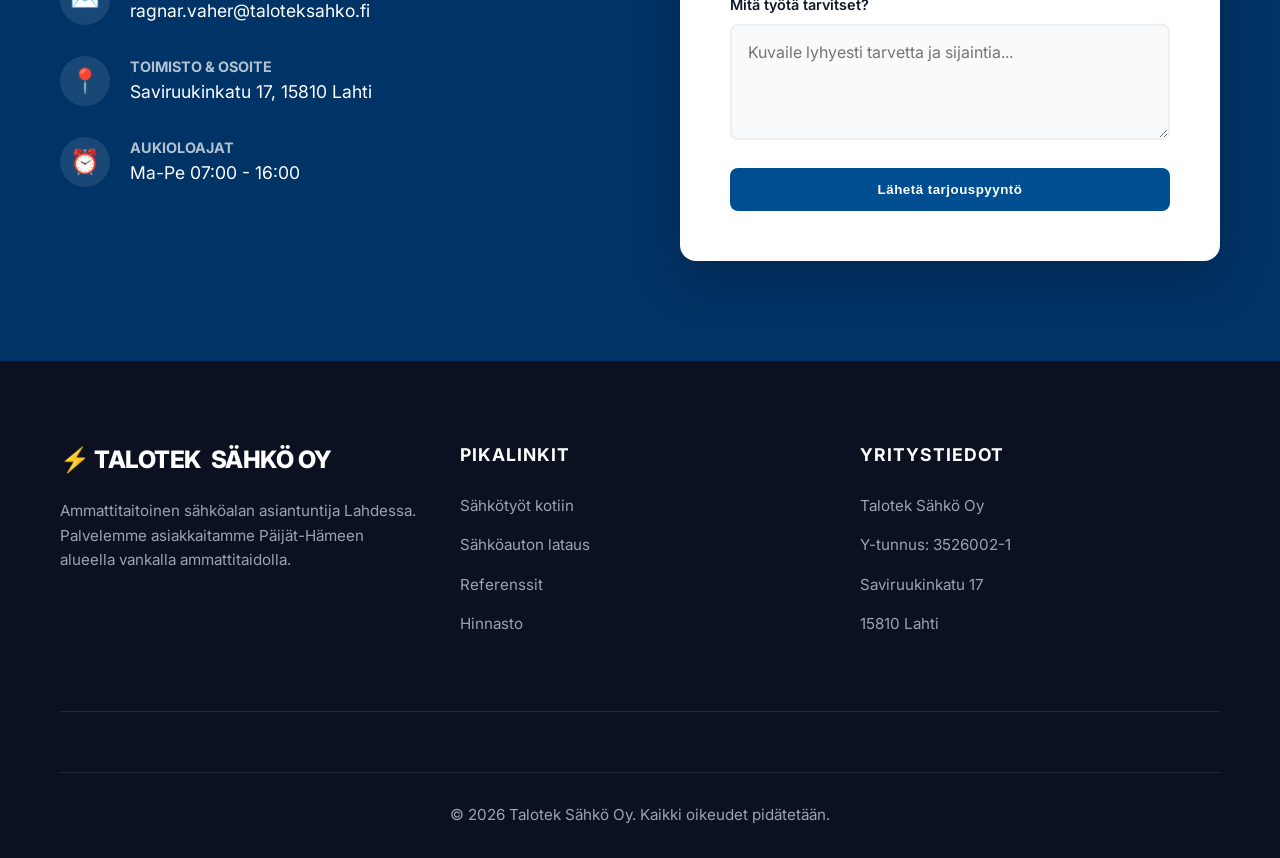
==== commit ac616c30: "test" ====
--- a/index.html
+++ b/index.html
@@ -30,7 +30,7 @@
                 <!-- VAIHDA PUHELINNUMERO: Muuta +358408278281 ja 040 827 8281 omaan numeroosi -->
                 <div class="cta-header">
                     <a href="tel:+358408278281" class="phone-link">📞 040 827 8281</a>
-                    <a href="#yhteystiedot" class="btn btn-primary">Pyydä tarjous</a>
+                    <a href="#yhteystiedot" class="btn btn-primary">Pyydä tarjous111</a>
                 </div>
             </div>
 
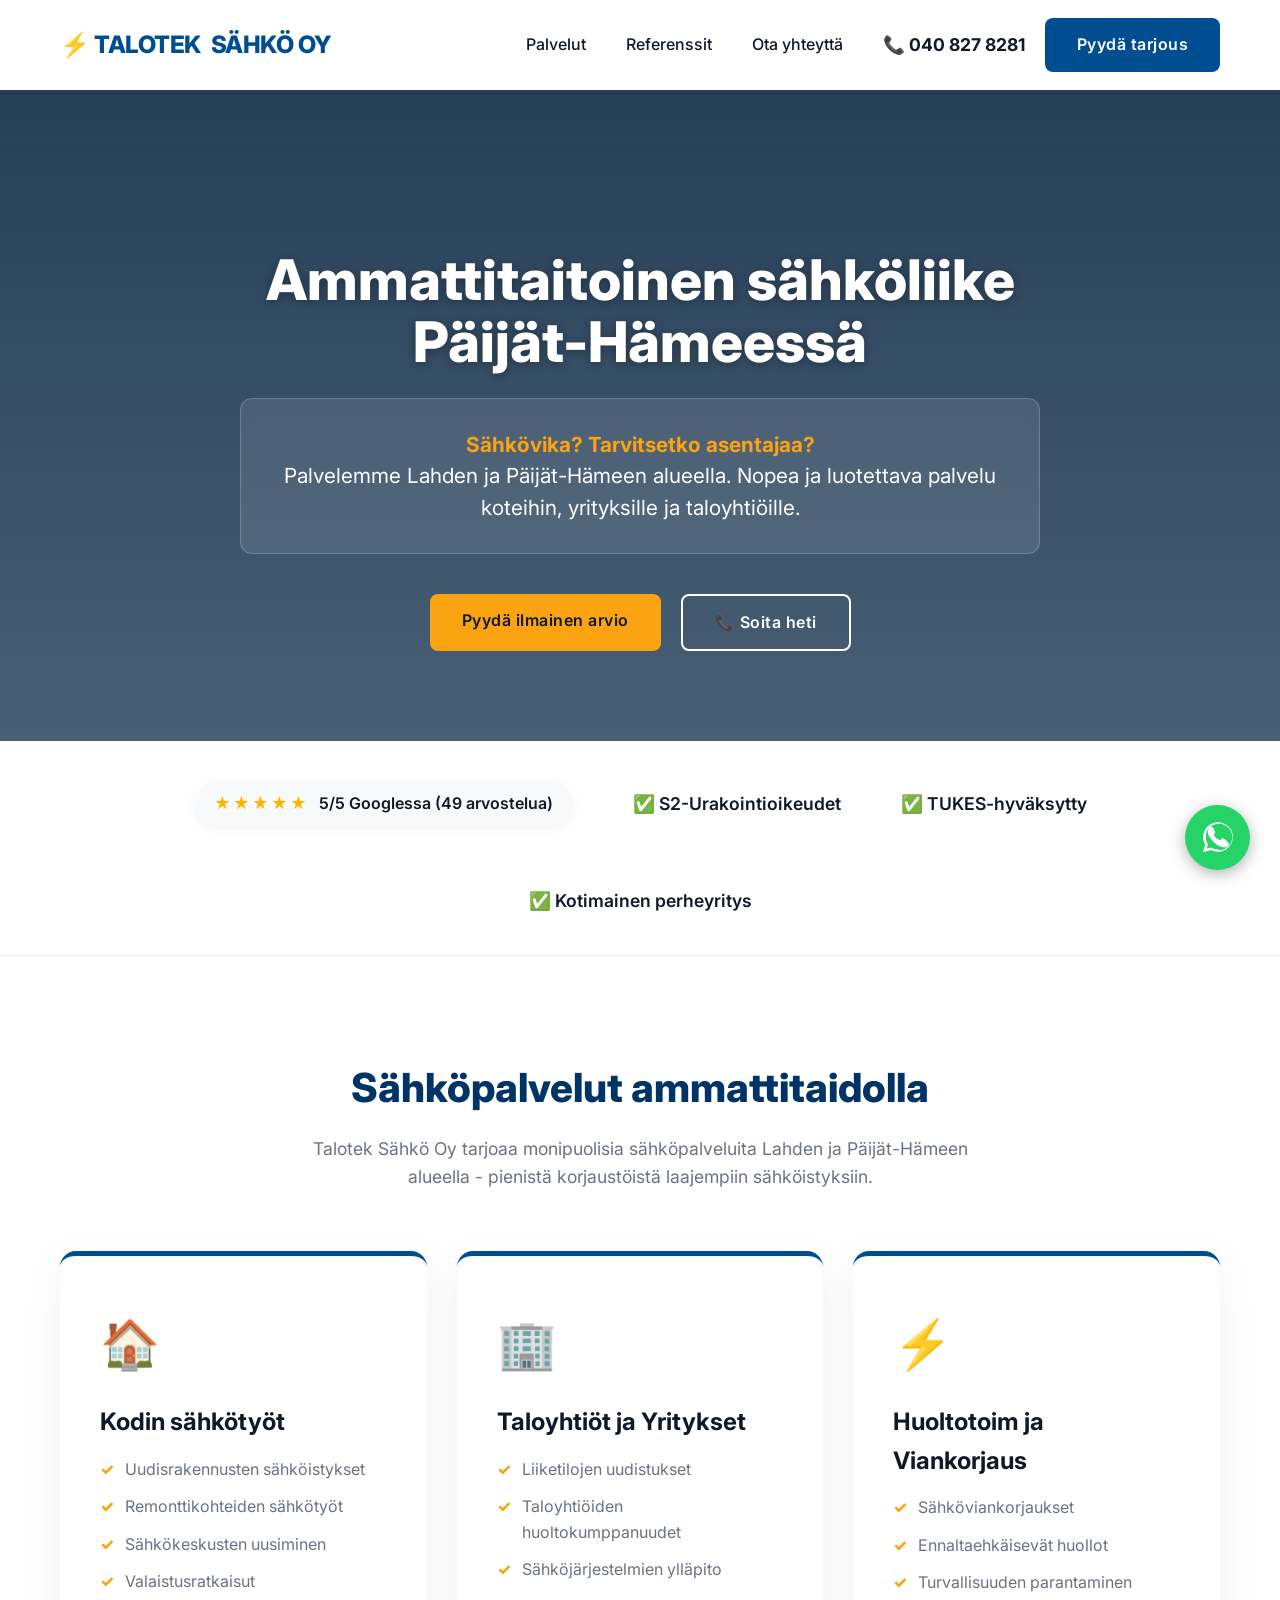
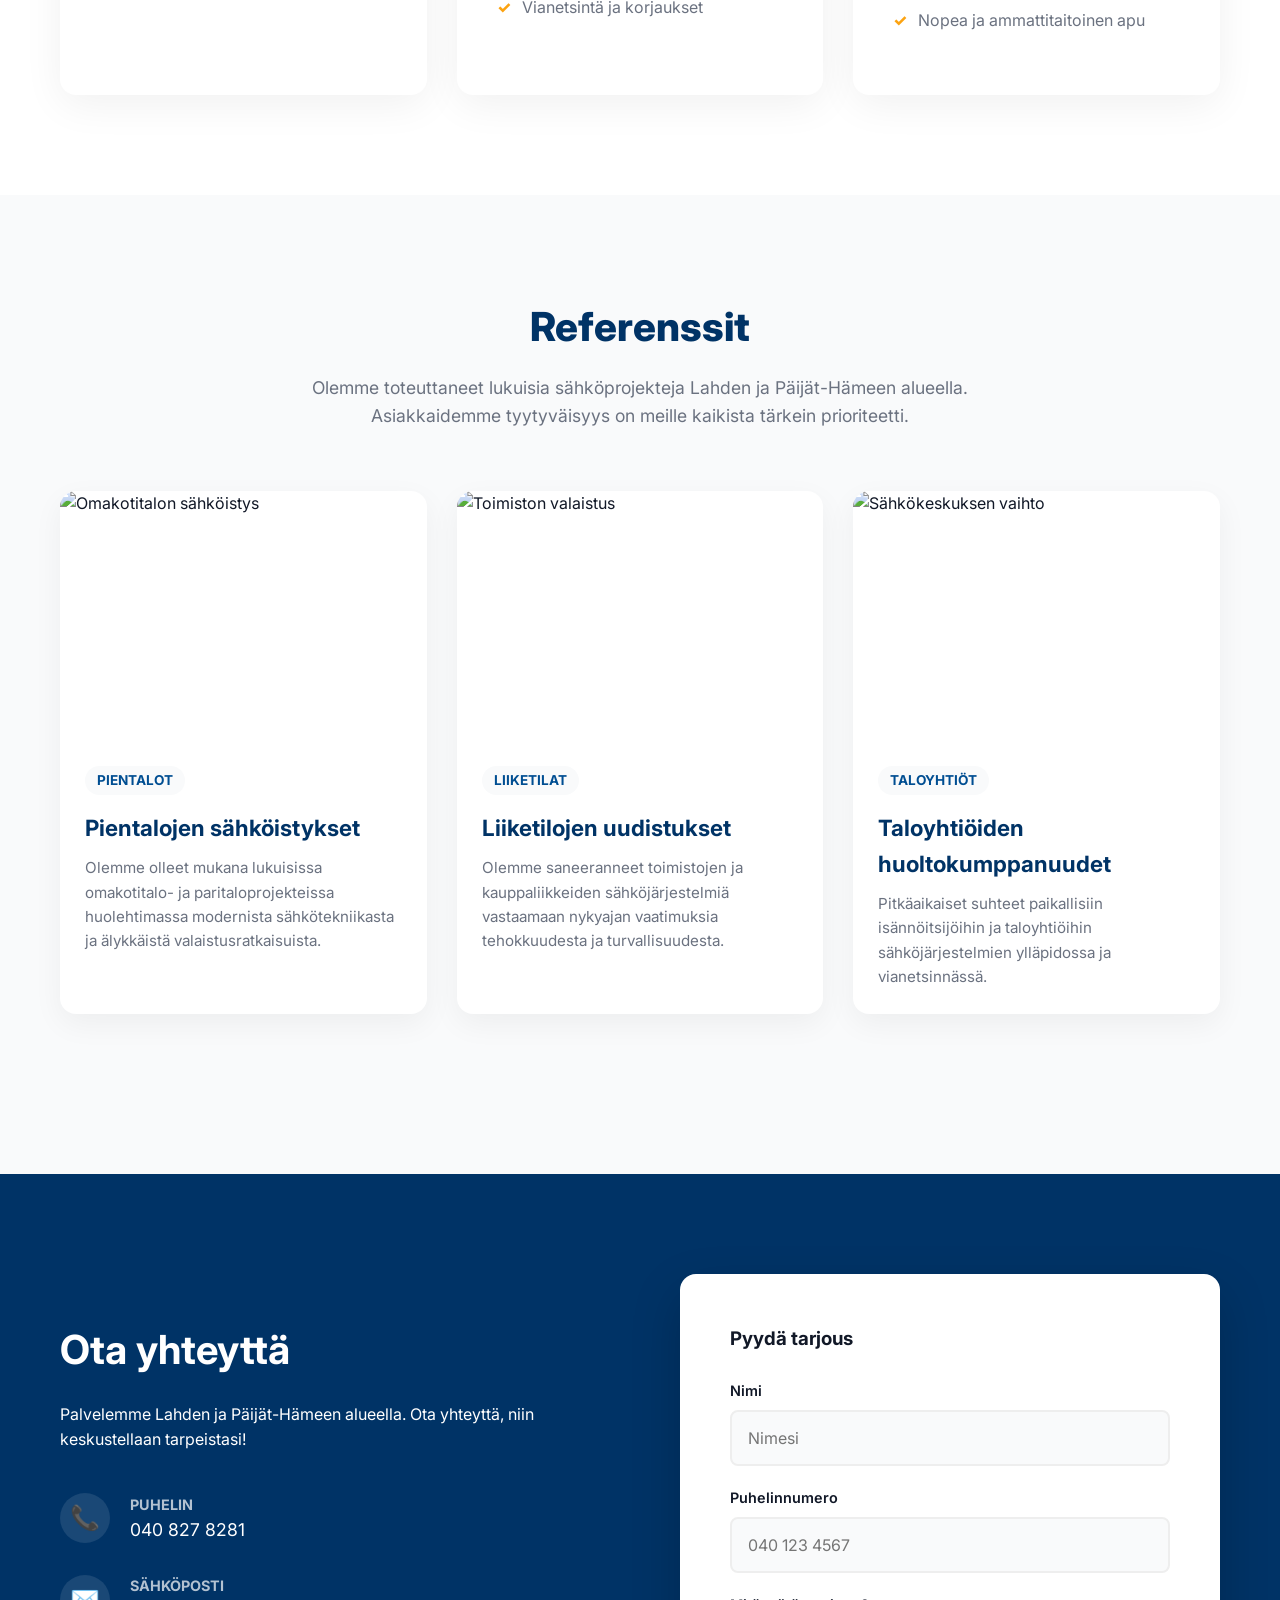
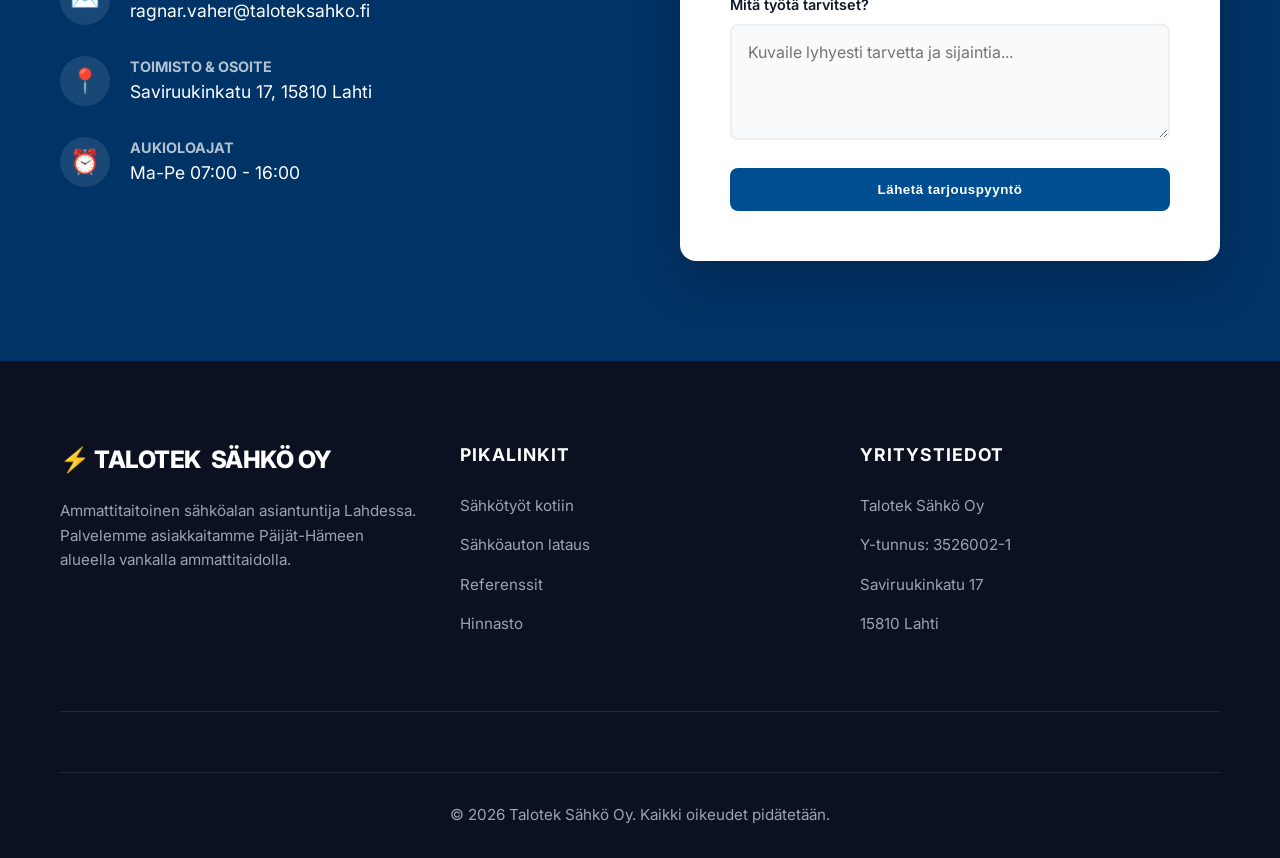
==== commit b227003c: "update" ====
--- a/index.html
+++ b/index.html
@@ -30,7 +30,7 @@
                 <!-- VAIHDA PUHELINNUMERO: Muuta +358408278281 ja 040 827 8281 omaan numeroosi -->
                 <div class="cta-header">
                     <a href="tel:+358408278281" class="phone-link">📞 040 827 8281</a>
-                    <a href="#yhteystiedot" class="btn btn-primary">Pyydä tarjous111</a>
+                    <a href="#yhteystiedot" class="btn btn-primary">Pyydä tarjous</a>
                 </div>
             </div>
 
